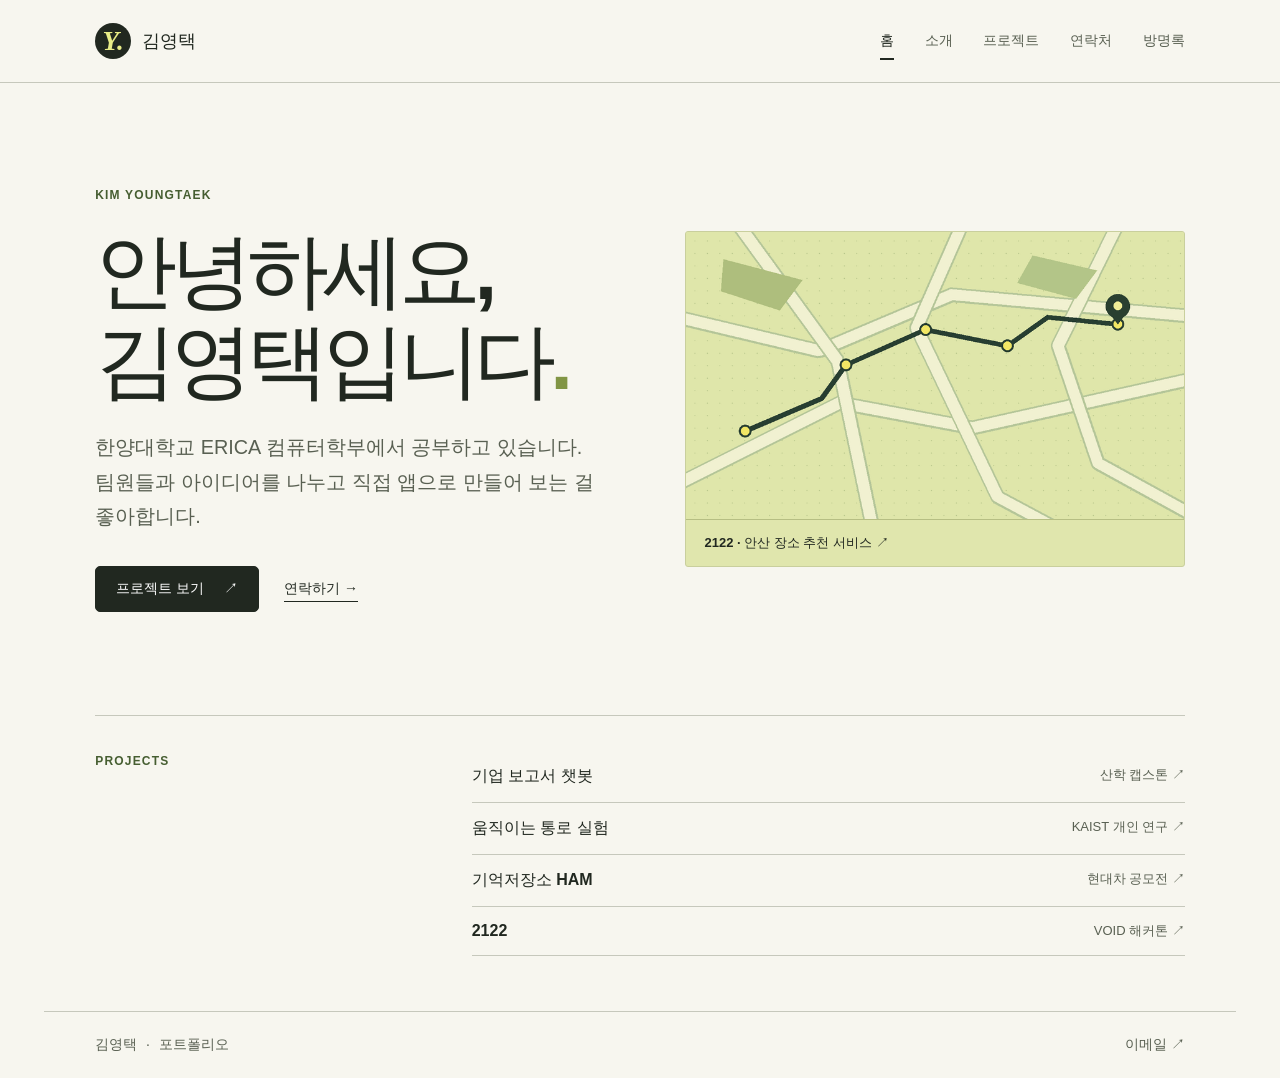
==== site/index.html @ 405e8eed "Build and verify the multipage AWS portfolio and guestbook" ====
<!doctype html>
<html lang="ko"><head><meta charset="utf-8"><meta name="viewport" content="width=device-width,initial-scale=1"><meta name="theme-color" content="#f7f6ef"><title>홈 · 김영택</title><link rel="stylesheet" href="style.css"></head>
<body><a class="skip" href="#main">본문으로</a><header><div class="bar"><a href="index.html" class="brand"><b aria-hidden="true">Y.</b> 김영택</a><nav aria-label="주 메뉴"><a href="index.html" aria-current="page">홈</a><a href="about.html">소개</a><a href="projects.html">프로젝트</a><a href="contact.html">연락처</a><a href="guestbook.html">방명록</a></nav></div></header><main id="main"><section class="hero"><div class="hero-copy"><p class="eyebrow">KIM YOUNGTAEK</p><h1>안녕하세요,<br>김영택입니다<span class="dot">.</span></h1><p class="lede">한양대학교 ERICA 컴퓨터학부에서 공부하고 있습니다.<br class="wide"> 팀원들과 아이디어를 나누고 직접 앱으로 만들어 보는 걸 좋아합니다.</p><div class="actions"><a class="button" href="projects.html">프로젝트 보기 <span>↗</span></a><a class="text-link" href="contact.html">연락하기 →</a></div></div><a href="project.html?id=2122" class="hero-art"><img src="art/2122.png" width="800" height="460" alt="장소 사이의 이동 경로를 그린 개념도"><span>2122 · 안산 장소 추천 서비스 ↗</span></a></section><section class="index-strip"><p class="eyebrow">PROJECTS</p><div><a href="project.html?id=capstone">기업 보고서 챗봇 <span>산학 캡스톤 ↗</span></a><a href="project.html?id=kaist">움직이는 통로 실험 <span>KAIST 개인 연구 ↗</span></a><a href="project.html?id=ham">기억저장소 HAM <span>현대차 공모전 ↗</span></a><a href="project.html?id=2122">2122 <span>VOID 해커톤 ↗</span></a></div></section></main><footer><div>김영택 <span>·</span> 포트폴리오</div><a href="mailto:dudxor789456@naver.com">이메일 ↗</a></footer></body></html>
---- site/style.css ----
:root{--bg:#f7f6ef;--ink:#212820;--line:#c6c8bc;--accent:#465e31;--paper:#fffef7;--muted:#596052;font-family:"Malgun Gothic","Apple SD Gothic Neo",sans-serif;color:var(--ink);background:var(--bg);font-synthesis:none}
*{box-sizing:border-box}
body{margin:0;word-break:keep-all}
a{color:inherit;text-decoration:none}
button,input,textarea{font:inherit}
button,a{touch-action:manipulation}
button{cursor:pointer}
a:focus-visible,button:focus-visible,input:focus,textarea:focus{outline:3px solid #547d77;outline-offset:3px}
button[disabled]{opacity:.6;cursor:wait}
[hidden]{display:none!important}
.skip{position:absolute;left:8px;top:-70px;background:white;padding:8px;z-index:5}
.skip:focus{top:8px}
.bar,main,footer{max-width:1192px;margin:auto;padding-inline:clamp(20px,4vw,55px)}
header{border-bottom:1px solid var(--line)}
.bar{min-height:82px;display:flex;align-items:center;justify-content:space-between;gap:28px}
.brand{display:flex;align-items:center;gap:11px;font-size:18px;font-weight:750}
.brand b{width:36px;height:36px;background:var(--ink);color:#e9ed87;display:grid;place-items:center;font:italic 800 27px Georgia,serif;border-radius:50%}
.bar nav{display:flex;gap:clamp(12px,2.4vw,34px)}
.bar nav a{font-size:14px;padding:10px 0;color:var(--muted)}
.bar nav a[aria-current]{color:var(--ink);font-weight:750;box-shadow:inset 0 -2px var(--ink)}
.hero{display:grid;grid-template-columns:1.05fr 1fr;gap:clamp(30px,5vw,70px);align-items:center;padding-block:clamp(62px,8vw,104px)}
.eyebrow,.meta{font-weight:650;letter-spacing:.1em;color:var(--accent);font-size:12px;margin:0 0 20px}
.hero h1,.page h1{font-size:clamp(48px,6.4vw,86px);letter-spacing:-.075em;line-height:1.1;margin:0 0 24px;font-weight:740}
.dot{color:#819544}
.lede{font-size:clamp(17px,1.55vw,21px);line-height:1.75;color:var(--muted)}
.actions{display:flex;gap:25px;align-items:center;margin-top:32px}
.button,button:not(.text-link){display:inline-flex;align-items:center;justify-content:center;gap:20px;padding:13px 20px;border:1px solid var(--ink);border-radius:5px;background:var(--ink);color:white;font-weight:650;font-size:14px}
.button:hover,button:not(.text-link):hover{background:#394336}
.text-link,.more{font-size:14px;font-weight:700;border:none;border-bottom:1px solid var(--ink);background:transparent;padding:3px 0}
.hero-art{background:#e0e6ad;border:1px solid #c9cf9d;overflow:hidden;border-radius:3px}
.hero-art img,.poster img,.detail-art img{display:block;width:100%;height:auto}
.hero-art span{display:block;padding:14px 19px;border-top:1px solid #b6be83;font-size:13px;font-weight:650}
.index-strip{border-top:1px solid var(--line);display:grid;grid-template-columns:1fr 2fr;padding-block:35px 55px;gap:20px}
.index-strip a{display:flex;justify-content:space-between;gap:16px;padding:15px 0;border-bottom:1px solid var(--line);font-weight:650}
.index-strip span{font-size:13px;color:var(--muted);font-weight:400}
.page{padding-block:clamp(46px,6vw,78px) 70px;min-height:66vh}
.page h1{font-size:clamp(44px,5.5vw,68px)}
h2{font-size:clamp(21px,2.4vw,31px);letter-spacing:-.04em}
p{line-height:1.7}
.cards{display:grid;grid-template-columns:1fr 1fr;gap:35px 28px;margin-top:40px}
.card{background:var(--paper);border:1px solid var(--line);border-radius:3px;overflow:hidden}
.poster{display:block}
.card-body{padding:22px 24px 26px}
.card-body .meta{margin-bottom:6px}
.card-body h2{margin:0}
.card-body p{color:var(--muted)}
.card-body .role{font-size:13px;margin-bottom:18px}
.more{display:inline-block}
.detail-layout,.about-grid,.book-grid{display:grid;grid-template-columns:1fr 1fr;gap:clamp(25px,5vw,65px);margin-top:40px}
.detail-copy h2{font-size:19px;margin:22px 0 5px}
.detail-copy h2:first-child{margin-top:0}
.detail-copy p{margin:0}
.project-nav,footer{display:flex;justify-content:space-between;align-items:center;border-top:1px solid var(--line);padding-block:24px;font-size:14px}
.project-nav{margin-top:45px}
.project-nav span{color:#777c70}
footer{color:var(--muted)}
footer span{margin-inline:5px}
.about-grid h2,.book-grid h2{margin-top:0}
.facts{margin:0}
.facts div{display:flex;justify-content:space-between;padding:22px 3px;border-top:1px solid var(--line)}
.facts dt{color:var(--muted)}
.facts dd{margin:0;font-weight:bold}
.contact,.write-panel{padding:clamp(22px,4vw,42px);background:#e9ecd8;border:1px solid var(--line);border-radius:4px}
.email{font-size:clamp(22px,4vw,46px);font-weight:bold;overflow-wrap:anywhere;display:inline-block;margin:8px 0 32px}
.book-grid{grid-template-columns:.8fr 1.2fr;align-items:start}
.write-panel label{display:block;font-weight:650;margin:16px 0 6px}
.write-panel small{font-weight:normal;color:var(--muted)}
input,textarea{display:block;width:100%;border:1px solid #7b826f;padding:10px;background:#fffef7;border-radius:3px}
textarea{resize:vertical;margin-bottom:14px}
.entries article{padding:18px 0;border-top:1px solid var(--line)}
.entries time{font-size:12px;color:var(--muted);margin-left:12px}
.entries article p{white-space:pre-wrap;overflow-wrap:anywhere}
.entries article button{font-size:12px;padding:5px 12px}
.entries h2{margin-bottom:20px}
.entries #more,.entries #retry{margin-top:14px}
.write-panel p:last-child:empty{display:none}
@media(max-width:760px){.bar{flex-wrap:wrap;gap:2px;align-items:center;padding-block:12px}
.bar nav{flex-wrap:wrap;gap:16px}
.hero,.detail-layout,.about-grid,.book-grid{grid-template-columns:1fr}
.hero{padding-block:50px 35px}
.wide{display:none}
.index-strip{grid-template-columns:1fr;gap:0}
.index-strip .eyebrow{margin:0}
.cards{grid-template-columns:1fr}
.page{padding-block:40px}
.hero-art{max-width:560px}
.card-body{padding:18px}
.detail-art{max-width:550px}
}
@media(max-width:440px){.bar nav{width:100%;justify-content:space-between;gap:8px}
.bar nav a{font-size:13px}
.bar{gap:6px}
.hero h1{font-size:49px}
.index-strip span{font-size:11px}
.brand{font-size:16px}
.hero .lede{font-size:16px}
}
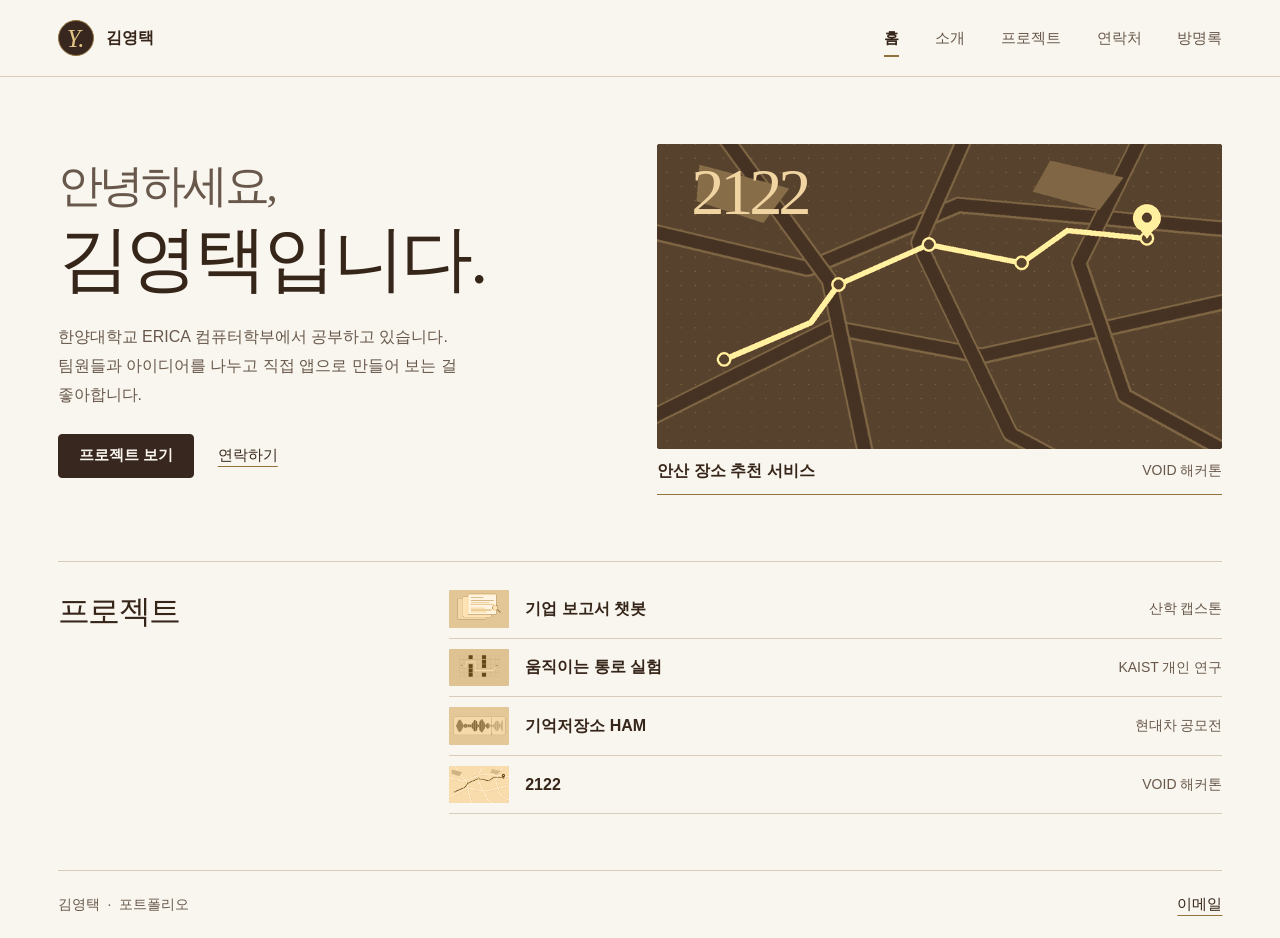
==== commit e6888260: "Refine portfolio typography and navigation in brown and gold" ====
--- a/site/index.html
+++ b/site/index.html
@@ -1,3 +1,51 @@
 <!doctype html>
-<html lang="ko"><head><meta charset="utf-8"><meta name="viewport" content="width=device-width,initial-scale=1"><meta name="theme-color" content="#f7f6ef"><title>홈 · 김영택</title><link rel="stylesheet" href="style.css"></head>
-<body><a class="skip" href="#main">본문으로</a><header><div class="bar"><a href="index.html" class="brand"><b aria-hidden="true">Y.</b> 김영택</a><nav aria-label="주 메뉴"><a href="index.html" aria-current="page">홈</a><a href="about.html">소개</a><a href="projects.html">프로젝트</a><a href="contact.html">연락처</a><a href="guestbook.html">방명록</a></nav></div></header><main id="main"><section class="hero"><div class="hero-copy"><p class="eyebrow">KIM YOUNGTAEK</p><h1>안녕하세요,<br>김영택입니다<span class="dot">.</span></h1><p class="lede">한양대학교 ERICA 컴퓨터학부에서 공부하고 있습니다.<br class="wide"> 팀원들과 아이디어를 나누고 직접 앱으로 만들어 보는 걸 좋아합니다.</p><div class="actions"><a class="button" href="projects.html">프로젝트 보기 <span>↗</span></a><a class="text-link" href="contact.html">연락하기 →</a></div></div><a href="project.html?id=2122" class="hero-art"><img src="art/2122.png" width="800" height="460" alt="장소 사이의 이동 경로를 그린 개념도"><span>2122 · 안산 장소 추천 서비스 ↗</span></a></section><section class="index-strip"><p class="eyebrow">PROJECTS</p><div><a href="project.html?id=capstone">기업 보고서 챗봇 <span>산학 캡스톤 ↗</span></a><a href="project.html?id=kaist">움직이는 통로 실험 <span>KAIST 개인 연구 ↗</span></a><a href="project.html?id=ham">기억저장소 HAM <span>현대차 공모전 ↗</span></a><a href="project.html?id=2122">2122 <span>VOID 해커톤 ↗</span></a></div></section></main><footer><div>김영택 <span>·</span> 포트폴리오</div><a href="mailto:dudxor789456@naver.com">이메일 ↗</a></footer></body></html>
+<html lang="ko">
+<head>
+  <meta charset="utf-8">
+  <meta name="viewport" content="width=device-width,initial-scale=1">
+  <meta name="theme-color" content="#f9f6ef">
+  <title>홈 · 김영택</title>
+  <link rel="stylesheet" href="style.css">
+</head>
+<body>
+  <a class="skip" href="#main">본문으로</a>
+  <header>
+    <div class="bar">
+      <a href="index.html" class="brand"><b aria-hidden="true">Y.</b> 김영택</a>
+      <nav aria-label="주 메뉴">
+        <a href="index.html" aria-current="page">홈</a>
+        <a href="about.html">소개</a>
+        <a href="projects.html">프로젝트</a>
+        <a href="contact.html">연락처</a>
+        <a href="guestbook.html">방명록</a>
+      </nav>
+    </div>
+  </header>
+  <main id="main">
+    <section class="hero" aria-labelledby="intro-title">
+      <div class="hero-copy">
+        <h1 id="intro-title"><span class="greeting">안녕하세요,</span>김영택입니다.</h1>
+        <p class="lede">한양대학교 ERICA 컴퓨터학부에서 공부하고 있습니다. 팀원들과 아이디어를 나누고 직접 앱으로 만들어 보는 걸 좋아합니다.</p>
+        <div class="actions"><a class="button" href="projects.html">프로젝트 보기</a><a class="text-link" href="contact.html">연락하기</a></div>
+      </div>
+      <a class="featured" href="project.html?id=2122" aria-label="2122 안산 장소 추천 서비스 자세히 보기">
+        <div class="map-cover">
+          <img src="art/2122.png" alt="" width="800" height="460">
+          <span class="map-title">2122</span>
+        </div>
+        <div class="feature-caption"><strong>안산 장소 추천 서비스</strong><span>VOID 해커톤</span></div>
+      </a>
+    </section>
+    <section class="index-strip" aria-labelledby="projects-title">
+      <h2 id="projects-title">프로젝트</h2>
+      <ul class="project-index">
+        <li><a href="project.html?id=capstone"><span class="index-art"><img src="art/capstone.png" width="800" height="460" alt="" loading="lazy"></span><strong>기업 보고서 챗봇</strong><span class="context">산학 캡스톤</span></a></li>
+        <li><a href="project.html?id=kaist"><span class="index-art"><img src="art/kaist.png" width="800" height="460" alt="" loading="lazy"></span><strong>움직이는 통로 실험</strong><span class="context">KAIST 개인 연구</span></a></li>
+        <li><a href="project.html?id=ham"><span class="index-art"><img src="art/ham.png" width="800" height="460" alt="" loading="lazy"></span><strong>기억저장소 HAM</strong><span class="context">현대차 공모전</span></a></li>
+        <li><a href="project.html?id=2122"><span class="index-art"><img src="art/2122.png" width="800" height="460" alt="" loading="lazy"></span><strong>2122</strong><span class="context">VOID 해커톤</span></a></li>
+      </ul>
+    </section>
+  </main>
+  <footer><div>김영택 <span>·</span> 포트폴리오</div><a href="mailto:dudxor789456@naver.com">이메일</a></footer>
+</body>
+</html>
--- a/site/style.css
+++ b/site/style.css
@@ -1,97 +1,187 @@
-:root{--bg:#f7f6ef;--ink:#212820;--line:#c6c8bc;--accent:#465e31;--paper:#fffef7;--muted:#596052;font-family:"Malgun Gothic","Apple SD Gothic Neo",sans-serif;color:var(--ink);background:var(--bg);font-synthesis:none}
-*{box-sizing:border-box}
-body{margin:0;word-break:keep-all}
-a{color:inherit;text-decoration:none}
-button,input,textarea{font:inherit}
-button,a{touch-action:manipulation}
-button{cursor:pointer}
-a:focus-visible,button:focus-visible,input:focus,textarea:focus{outline:3px solid #547d77;outline-offset:3px}
-button[disabled]{opacity:.6;cursor:wait}
-[hidden]{display:none!important}
-.skip{position:absolute;left:8px;top:-70px;background:white;padding:8px;z-index:5}
-.skip:focus{top:8px}
-.bar,main,footer{max-width:1192px;margin:auto;padding-inline:clamp(20px,4vw,55px)}
-header{border-bottom:1px solid var(--line)}
-.bar{min-height:82px;display:flex;align-items:center;justify-content:space-between;gap:28px}
-.brand{display:flex;align-items:center;gap:11px;font-size:18px;font-weight:750}
-.brand b{width:36px;height:36px;background:var(--ink);color:#e9ed87;display:grid;place-items:center;font:italic 800 27px Georgia,serif;border-radius:50%}
-.bar nav{display:flex;gap:clamp(12px,2.4vw,34px)}
-.bar nav a{font-size:14px;padding:10px 0;color:var(--muted)}
-.bar nav a[aria-current]{color:var(--ink);font-weight:750;box-shadow:inset 0 -2px var(--ink)}
-.hero{display:grid;grid-template-columns:1.05fr 1fr;gap:clamp(30px,5vw,70px);align-items:center;padding-block:clamp(62px,8vw,104px)}
-.eyebrow,.meta{font-weight:650;letter-spacing:.1em;color:var(--accent);font-size:12px;margin:0 0 20px}
-.hero h1,.page h1{font-size:clamp(48px,6.4vw,86px);letter-spacing:-.075em;line-height:1.1;margin:0 0 24px;font-weight:740}
-.dot{color:#819544}
-.lede{font-size:clamp(17px,1.55vw,21px);line-height:1.75;color:var(--muted)}
-.actions{display:flex;gap:25px;align-items:center;margin-top:32px}
-.button,button:not(.text-link){display:inline-flex;align-items:center;justify-content:center;gap:20px;padding:13px 20px;border:1px solid var(--ink);border-radius:5px;background:var(--ink);color:white;font-weight:650;font-size:14px}
-.button:hover,button:not(.text-link):hover{background:#394336}
-.text-link,.more{font-size:14px;font-weight:700;border:none;border-bottom:1px solid var(--ink);background:transparent;padding:3px 0}
-.hero-art{background:#e0e6ad;border:1px solid #c9cf9d;overflow:hidden;border-radius:3px}
-.hero-art img,.poster img,.detail-art img{display:block;width:100%;height:auto}
-.hero-art span{display:block;padding:14px 19px;border-top:1px solid #b6be83;font-size:13px;font-weight:650}
-.index-strip{border-top:1px solid var(--line);display:grid;grid-template-columns:1fr 2fr;padding-block:35px 55px;gap:20px}
-.index-strip a{display:flex;justify-content:space-between;gap:16px;padding:15px 0;border-bottom:1px solid var(--line);font-weight:650}
-.index-strip span{font-size:13px;color:var(--muted);font-weight:400}
-.page{padding-block:clamp(46px,6vw,78px) 70px;min-height:66vh}
-.page h1{font-size:clamp(44px,5.5vw,68px)}
-h2{font-size:clamp(21px,2.4vw,31px);letter-spacing:-.04em}
-p{line-height:1.7}
-.cards{display:grid;grid-template-columns:1fr 1fr;gap:35px 28px;margin-top:40px}
-.card{background:var(--paper);border:1px solid var(--line);border-radius:3px;overflow:hidden}
-.poster{display:block}
-.card-body{padding:22px 24px 26px}
-.card-body .meta{margin-bottom:6px}
-.card-body h2{margin:0}
-.card-body p{color:var(--muted)}
-.card-body .role{font-size:13px;margin-bottom:18px}
-.more{display:inline-block}
-.detail-layout,.about-grid,.book-grid{display:grid;grid-template-columns:1fr 1fr;gap:clamp(25px,5vw,65px);margin-top:40px}
-.detail-copy h2{font-size:19px;margin:22px 0 5px}
-.detail-copy h2:first-child{margin-top:0}
-.detail-copy p{margin:0}
-.project-nav,footer{display:flex;justify-content:space-between;align-items:center;border-top:1px solid var(--line);padding-block:24px;font-size:14px}
-.project-nav{margin-top:45px}
-.project-nav span{color:#777c70}
-footer{color:var(--muted)}
-footer span{margin-inline:5px}
-.about-grid h2,.book-grid h2{margin-top:0}
-.facts{margin:0}
-.facts div{display:flex;justify-content:space-between;padding:22px 3px;border-top:1px solid var(--line)}
-.facts dt{color:var(--muted)}
-.facts dd{margin:0;font-weight:bold}
-.contact,.write-panel{padding:clamp(22px,4vw,42px);background:#e9ecd8;border:1px solid var(--line);border-radius:4px}
-.email{font-size:clamp(22px,4vw,46px);font-weight:bold;overflow-wrap:anywhere;display:inline-block;margin:8px 0 32px}
-.book-grid{grid-template-columns:.8fr 1.2fr;align-items:start}
-.write-panel label{display:block;font-weight:650;margin:16px 0 6px}
-.write-panel small{font-weight:normal;color:var(--muted)}
-input,textarea{display:block;width:100%;border:1px solid #7b826f;padding:10px;background:#fffef7;border-radius:3px}
-textarea{resize:vertical;margin-bottom:14px}
-.entries article{padding:18px 0;border-top:1px solid var(--line)}
-.entries time{font-size:12px;color:var(--muted);margin-left:12px}
-.entries article p{white-space:pre-wrap;overflow-wrap:anywhere}
-.entries article button{font-size:12px;padding:5px 12px}
-.entries h2{margin-bottom:20px}
-.entries #more,.entries #retry{margin-top:14px}
-.write-panel p:last-child:empty{display:none}
-@media(max-width:760px){.bar{flex-wrap:wrap;gap:2px;align-items:center;padding-block:12px}
-.bar nav{flex-wrap:wrap;gap:16px}
-.hero,.detail-layout,.about-grid,.book-grid{grid-template-columns:1fr}
-.hero{padding-block:50px 35px}
-.wide{display:none}
-.index-strip{grid-template-columns:1fr;gap:0}
-.index-strip .eyebrow{margin:0}
-.cards{grid-template-columns:1fr}
-.page{padding-block:40px}
-.hero-art{max-width:560px}
-.card-body{padding:18px}
-.detail-art{max-width:550px}
+:root {
+  --paper: #f9f6ef;
+  --surface: #f0e9dc;
+  --ink: #362519;
+  --muted: #68584b;
+  --rule: #d8cdba;
+  --gold: #92713c;
+  --light-gold: #e4c588;
+  --espresso: #38271e;
+  --serif: "Iowan Old Style", Georgia, "Nanum Myeongjo", "Batang", "AppleMyungjo", serif;
+  font-family: "Apple SD Gothic Neo", "Malgun Gothic", sans-serif;
+  color: var(--ink);
+  background: var(--paper);
 }
-@media(max-width:440px){.bar nav{width:100%;justify-content:space-between;gap:8px}
-.bar nav a{font-size:13px}
-.bar{gap:6px}
-.hero h1{font-size:49px}
-.index-strip span{font-size:11px}
-.brand{font-size:16px}
-.hero .lede{font-size:16px}
+
+* { box-sizing: border-box; }
+body { margin: 0; min-height: 100vh; display: flex; flex-direction: column; word-break: keep-all; }
+a { color: inherit; text-decoration: none; }
+button, input, textarea { font: inherit; }
+button, a { touch-action: manipulation; }
+button { cursor: pointer; }
+:focus-visible { outline: 3px solid var(--gold); outline-offset: 4px; }
+button:disabled { opacity: .65; cursor: wait; }
+[hidden] { display: none !important; }
+.skip { position: absolute; left: 8px; top: -80px; background: white; padding: 12px; z-index: 5; }
+.skip:focus { top: 8px; }
+
+.bar, main, footer {
+  width: min(100% - clamp(40px, 9vw, 144px), 1184px);
+  margin-inline: auto;
 }
+header { border-bottom: 1px solid var(--rule); }
+.bar, .bar nav, .brand, footer, .actions, .feature-caption {
+  display: flex;
+  align-items: center;
+}
+.bar, footer, .feature-caption { justify-content: space-between; }
+.bar { min-height: 76px; gap: 24px; }
+.brand { font-size: 1rem; font-weight: 600; gap: 12px; white-space: nowrap; }
+.brand b {
+  width: 36px; height: 36px; display: grid; place-items: center;
+  border: 1px solid var(--gold); border-radius: 50%;
+  background: var(--espresso); color: var(--light-gold);
+  font: italic 500 25px/1 Georgia, serif;
+}
+.bar nav { gap: clamp(16px, 2.8vw, 40px); }
+.bar nav a { display: grid; align-items: center; min-height: 44px; position: relative; color: var(--muted); font-size: .9375rem; }
+.bar nav [aria-current] { color: var(--ink); font-weight: 600; }
+.bar nav [aria-current]::after {
+  content: ""; position: absolute; inset: auto 0 3px; height: 2px; background: var(--gold);
+}
+
+main { flex: 1; }
+h1, h2, p { margin: 0; }
+h1, h2 { overflow-wrap: break-word; }
+p { line-height: 1.75; }
+.hero {
+  display: grid; grid-template-columns: 1fr 1.08fr; align-items: center;
+  gap: clamp(32px, 6vw, 88px); padding-block: clamp(48px, 5.2vw, 76px);
+}
+.hero h1, .page h1, .index-strip h2 {
+  font-family: var(--serif); font-weight: 500; letter-spacing: -.045em;
+}
+.hero h1 { font-size: clamp(3.1rem, 5.6vw, 5.4rem); line-height: 1.12; }
+.greeting { display: block; font-size: .63em; margin-bottom: 8px; color: var(--muted); }
+.lede { font-size: clamp(1rem, 1.25vw, 1.2rem); line-height: 1.8; color: var(--muted); }
+.hero .lede { max-width: 27em; margin-block: 24px; }
+.actions { gap: 24px; flex-wrap: wrap; }
+.button, button:not(.text-link) {
+  display: inline-flex; justify-content: center; align-items: center; min-height: 44px;
+  padding: 10px 20px; color: var(--paper); background: var(--espresso);
+  border: 1px solid var(--espresso); border-radius: 4px; font-size: .9375rem; font-weight: 600;
+}
+.text-link, .more, footer a {
+  color: var(--ink); font-size: .9375rem; background: transparent; border: 0;
+  text-decoration: underline; text-decoration-color: var(--gold); text-underline-offset: 6px;
+}
+.text-link, .more { display: inline-flex; align-items: center; min-height: 44px; }
+.featured { display: block; min-width: 0; }
+.map-cover {
+  isolation: isolate; position: relative; overflow: hidden; background: #332218;
+  border-radius: 3px; aspect-ratio: 1.85;
+}
+.map-cover img, .index-art img, .poster img, .detail-art img {
+  display: block; width: 100%; height: 100%; object-fit: cover;
+}
+.map-cover img {
+  filter: grayscale(1) invert(1) sepia(1) saturate(1.7);
+  mix-blend-mode: screen;
+}
+.map-title {
+  position: absolute; left: 6%; top: 5%; color: #f0d4a1;
+  font: 500 clamp(2.8rem, 5.2vw, 5.5rem)/.98 Georgia, serif; letter-spacing: -.065em;
+}
+.feature-caption { gap: 12px; padding: 12px 0; border-bottom: 1px solid var(--gold); }
+.feature-caption strong { font-size: 1rem; font-weight: 600; }
+.feature-caption span, .context, .meta, .eyebrow { font-size: .875rem; color: var(--muted); }
+.index-strip { display: grid; grid-template-columns: 1fr 2.15fr; gap: 32px; padding: 28px 0 56px; border-top: 1px solid var(--rule); }
+.index-strip h2 { font-size: clamp(1.75rem, 2.5vw, 2.5rem); }
+.project-index { margin: 0; padding: 0; list-style: none; }
+.project-index a {
+  display: grid; grid-template-columns: 60px 1fr auto; align-items: center; gap: 16px;
+  padding-block: 10px; border-bottom: 1px solid var(--rule);
+}
+.project-index li:first-child a { padding-top: 0; }
+.project-index strong { font-weight: 600; }
+.index-art, .poster, .detail-art { background: #cdb080; overflow: hidden; }
+.index-art { display: block; width: 60px; aspect-ratio: 1.6; border-radius: 2px; }
+.index-art img, .poster img, .detail-art img { filter: grayscale(1); mix-blend-mode: luminosity; }
+.context { text-align: right; }
+.page { padding: clamp(40px, 5vw, 72px) 0 clamp(56px, 7vw, 100px); }
+.page h1 { font-size: clamp(2.5rem, 4.8vw, 4.3rem); line-height: 1.15; }
+.page h2 { font-size: clamp(1.3rem, 2vw, 1.75rem); line-height: 1.4; font-weight: 600; letter-spacing: -.035em; }
+.eyebrow { margin-bottom: 12px; }
+.page > .lede { margin-top: 20px; }
+.cards { display: grid; grid-template-columns: repeat(2, minmax(0, 1fr)); gap: 44px 32px; margin-top: 32px; }
+.card { display: flex; flex-direction: column; min-width: 0; border-bottom: 1px solid var(--rule); }
+.poster { display: block; width: 100%; aspect-ratio: 2.35; border-radius: 3px; }
+.card-body { padding: 18px 0 14px; display: flex; flex-direction: column; align-items: start; flex: 1; }
+.meta { margin-bottom: 4px; color: var(--muted); }
+.card-body h2 { margin-bottom: 8px; }
+.card-body p:not(.meta), .detail-copy p, .about-grid p { color: var(--muted); }
+.card-body .role { margin: 6px 0 10px; font-size: .9375rem; }
+.more { margin-top: auto; }
+
+.detail-layout, .about-grid, .book-grid {
+  display: grid; grid-template-columns: repeat(2, minmax(0, 1fr));
+  gap: clamp(24px, 6vw, 80px); margin-top: 36px; align-items: start;
+}
+.detail-art { aspect-ratio: 800/460; border-radius: 3px; }
+.detail-copy h2 { font-size: 1.125rem; margin-bottom: 6px; }
+.detail-copy p + h2 { margin-top: 24px; }
+.project-nav { display: flex; justify-content: space-between; margin-top: 40px; border-top: 1px solid var(--rule); }
+.project-nav > * { display: inline-flex; align-items: center; min-height: 52px; }
+.project-nav [aria-disabled] { color: var(--muted); opacity: .72; }
+.about-grid h2 { margin-bottom: 12px; }
+.about-grid p + p { margin-top: 12px; }
+.about-grid .text-link { margin-top: 16px; }
+.facts { margin: 0; }
+.facts div { display: flex; justify-content: space-between; gap: 24px; padding: 16px 0; border-top: 1px solid var(--rule); }
+.facts dt { color: var(--muted); }
+.facts dd { margin: 0; font-weight: 600; font-variant-numeric: tabular-nums; }
+.contact, .write-panel { background: var(--surface); padding: clamp(24px, 3.6vw, 48px); border-top: 2px solid var(--gold); }
+.contact { margin-top: 32px; }
+.email { display: inline-block; font: 500 clamp(1.5rem, 4.25vw, 3.6rem)/1.3 Georgia, serif; letter-spacing: -.035em; margin: 12px 0 28px; overflow-wrap: anywhere; }
+.book-grid { grid-template-columns: minmax(0, 4fr) minmax(0, 5fr); }
+#login-hint, #list-status { color: var(--muted); margin: 12px 0 16px; }
+.write-panel label { display: block; font-weight: 600; margin: 16px 0 6px; }
+.write-panel small { font-weight: 400; color: var(--muted); }
+input, textarea { display: block; width: 100%; background: var(--paper); color: var(--ink); border: 1px solid #917d67; border-radius: 3px; padding: 12px; }
+textarea { resize: vertical; margin-bottom: 16px; }
+.entries article { padding: 16px 0; border-top: 1px solid var(--rule); }
+.entries time { font-size: .875rem; color: var(--muted); margin-left: 12px; }
+.entries article p { white-space: pre-wrap; overflow-wrap: anywhere; }
+.entries article button { margin-top: 8px; }
+.entries h2 { padding-bottom: 12px; }
+#form-status:not(:empty) { margin-top: 12px; }
+footer { border-top: 1px solid var(--rule); padding-block: 24px; font-size: .875rem; color: var(--muted); }
+footer span { margin-inline: 4px; }
+@media (hover: hover) {
+  .bar nav a:hover, .text-link:hover, .more:hover, footer a:hover, .project-nav a:hover { color: #785222; }
+  .button:hover, button:not(.text-link):hover { background: #503727; }
+  .project-index a:hover strong, .featured:hover strong, .card a:hover { text-decoration: underline; text-underline-offset: 4px; }
+}
+@media (max-width: 760px) {
+  .bar { min-height: 64px; }
+  .hero, .detail-layout, .about-grid, .book-grid { grid-template-columns: minmax(0, 1fr); }
+  .hero { gap: 28px; padding-block: 40px 32px; }
+  .hero h1 { font-size: clamp(2.8rem, 7.2vw, 3.8rem); }
+  .hero .lede { margin-block: 16px 20px; }
+  .map-cover { aspect-ratio: 2.15; }
+  .index-strip { grid-template-columns: 1fr; gap: 16px; padding-block: 24px 40px; }
+  .cards { gap: 28px 20px; }
+}
+@media (max-width: 520px) {
+  .bar { flex-wrap: wrap; gap: 0; padding-top: 8px; }
+  .brand { min-height: 40px; }
+  .brand b { width: 32px; height: 32px; font-size: 23px; }
+  .bar nav { width: 100%; justify-content: space-between; gap: 8px; }
+  .bar nav a { font-size: .875rem; }
+  .cards { grid-template-columns: 1fr; }
+  .project-index a { grid-template-columns: 48px 1fr; gap: 2px 12px; padding-block: 8px; }
+  .index-art { grid-row: span 2; width: 48px; aspect-ratio: 1.2; }
+  .context { grid-column: 2; text-align: left; }
+  .feature-caption { padding-block: 10px; }
+  .contact { padding: 20px; }
+}
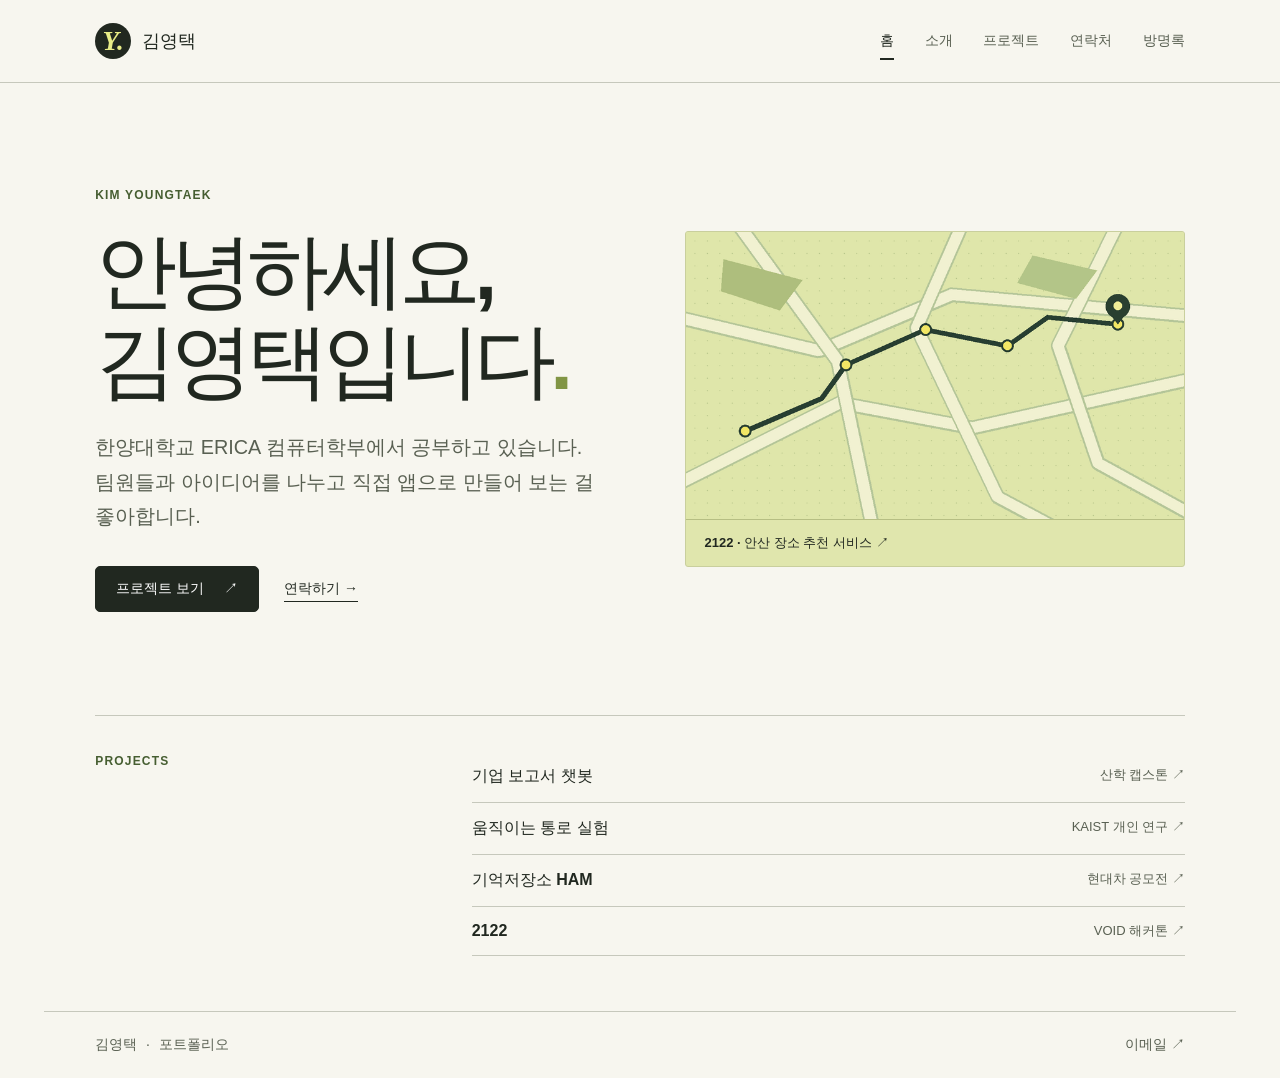
==== commit a48067be: "Revert "Refine portfolio typography and navigation in brown and gold" This reverts commit e68882608c" ====
--- a/site/index.html
+++ b/site/index.html
@@ -1,51 +1,3 @@
 <!doctype html>
-<html lang="ko">
-<head>
-  <meta charset="utf-8">
-  <meta name="viewport" content="width=device-width,initial-scale=1">
-  <meta name="theme-color" content="#f9f6ef">
-  <title>홈 · 김영택</title>
-  <link rel="stylesheet" href="style.css">
-</head>
-<body>
-  <a class="skip" href="#main">본문으로</a>
-  <header>
-    <div class="bar">
-      <a href="index.html" class="brand"><b aria-hidden="true">Y.</b> 김영택</a>
-      <nav aria-label="주 메뉴">
-        <a href="index.html" aria-current="page">홈</a>
-        <a href="about.html">소개</a>
-        <a href="projects.html">프로젝트</a>
-        <a href="contact.html">연락처</a>
-        <a href="guestbook.html">방명록</a>
-      </nav>
-    </div>
-  </header>
-  <main id="main">
-    <section class="hero" aria-labelledby="intro-title">
-      <div class="hero-copy">
-        <h1 id="intro-title"><span class="greeting">안녕하세요,</span>김영택입니다.</h1>
-        <p class="lede">한양대학교 ERICA 컴퓨터학부에서 공부하고 있습니다. 팀원들과 아이디어를 나누고 직접 앱으로 만들어 보는 걸 좋아합니다.</p>
-        <div class="actions"><a class="button" href="projects.html">프로젝트 보기</a><a class="text-link" href="contact.html">연락하기</a></div>
-      </div>
-      <a class="featured" href="project.html?id=2122" aria-label="2122 안산 장소 추천 서비스 자세히 보기">
-        <div class="map-cover">
-          <img src="art/2122.png" alt="" width="800" height="460">
-          <span class="map-title">2122</span>
-        </div>
-        <div class="feature-caption"><strong>안산 장소 추천 서비스</strong><span>VOID 해커톤</span></div>
-      </a>
-    </section>
-    <section class="index-strip" aria-labelledby="projects-title">
-      <h2 id="projects-title">프로젝트</h2>
-      <ul class="project-index">
-        <li><a href="project.html?id=capstone"><span class="index-art"><img src="art/capstone.png" width="800" height="460" alt="" loading="lazy"></span><strong>기업 보고서 챗봇</strong><span class="context">산학 캡스톤</span></a></li>
-        <li><a href="project.html?id=kaist"><span class="index-art"><img src="art/kaist.png" width="800" height="460" alt="" loading="lazy"></span><strong>움직이는 통로 실험</strong><span class="context">KAIST 개인 연구</span></a></li>
-        <li><a href="project.html?id=ham"><span class="index-art"><img src="art/ham.png" width="800" height="460" alt="" loading="lazy"></span><strong>기억저장소 HAM</strong><span class="context">현대차 공모전</span></a></li>
-        <li><a href="project.html?id=2122"><span class="index-art"><img src="art/2122.png" width="800" height="460" alt="" loading="lazy"></span><strong>2122</strong><span class="context">VOID 해커톤</span></a></li>
-      </ul>
-    </section>
-  </main>
-  <footer><div>김영택 <span>·</span> 포트폴리오</div><a href="mailto:dudxor789456@naver.com">이메일</a></footer>
-</body>
-</html>
+<html lang="ko"><head><meta charset="utf-8"><meta name="viewport" content="width=device-width,initial-scale=1"><meta name="theme-color" content="#f7f6ef"><title>홈 · 김영택</title><link rel="stylesheet" href="style.css"></head>
+<body><a class="skip" href="#main">본문으로</a><header><div class="bar"><a href="index.html" class="brand"><b aria-hidden="true">Y.</b> 김영택</a><nav aria-label="주 메뉴"><a href="index.html" aria-current="page">홈</a><a href="about.html">소개</a><a href="projects.html">프로젝트</a><a href="contact.html">연락처</a><a href="guestbook.html">방명록</a></nav></div></header><main id="main"><section class="hero"><div class="hero-copy"><p class="eyebrow">KIM YOUNGTAEK</p><h1>안녕하세요,<br>김영택입니다<span class="dot">.</span></h1><p class="lede">한양대학교 ERICA 컴퓨터학부에서 공부하고 있습니다.<br class="wide"> 팀원들과 아이디어를 나누고 직접 앱으로 만들어 보는 걸 좋아합니다.</p><div class="actions"><a class="button" href="projects.html">프로젝트 보기 <span>↗</span></a><a class="text-link" href="contact.html">연락하기 →</a></div></div><a href="project.html?id=2122" class="hero-art"><img src="art/2122.png" width="800" height="460" alt="장소 사이의 이동 경로를 그린 개념도"><span>2122 · 안산 장소 추천 서비스 ↗</span></a></section><section class="index-strip"><p class="eyebrow">PROJECTS</p><div><a href="project.html?id=capstone">기업 보고서 챗봇 <span>산학 캡스톤 ↗</span></a><a href="project.html?id=kaist">움직이는 통로 실험 <span>KAIST 개인 연구 ↗</span></a><a href="project.html?id=ham">기억저장소 HAM <span>현대차 공모전 ↗</span></a><a href="project.html?id=2122">2122 <span>VOID 해커톤 ↗</span></a></div></section></main><footer><div>김영택 <span>·</span> 포트폴리오</div><a href="mailto:dudxor789456@naver.com">이메일 ↗</a></footer></body></html>
--- a/site/style.css
+++ b/site/style.css
@@ -1,187 +1,97 @@
-:root {
-  --paper: #f9f6ef;
-  --surface: #f0e9dc;
-  --ink: #362519;
-  --muted: #68584b;
-  --rule: #d8cdba;
-  --gold: #92713c;
-  --light-gold: #e4c588;
-  --espresso: #38271e;
-  --serif: "Iowan Old Style", Georgia, "Nanum Myeongjo", "Batang", "AppleMyungjo", serif;
-  font-family: "Apple SD Gothic Neo", "Malgun Gothic", sans-serif;
-  color: var(--ink);
-  background: var(--paper);
+:root{--bg:#f7f6ef;--ink:#212820;--line:#c6c8bc;--accent:#465e31;--paper:#fffef7;--muted:#596052;font-family:"Malgun Gothic","Apple SD Gothic Neo",sans-serif;color:var(--ink);background:var(--bg);font-synthesis:none}
+*{box-sizing:border-box}
+body{margin:0;word-break:keep-all}
+a{color:inherit;text-decoration:none}
+button,input,textarea{font:inherit}
+button,a{touch-action:manipulation}
+button{cursor:pointer}
+a:focus-visible,button:focus-visible,input:focus,textarea:focus{outline:3px solid #547d77;outline-offset:3px}
+button[disabled]{opacity:.6;cursor:wait}
+[hidden]{display:none!important}
+.skip{position:absolute;left:8px;top:-70px;background:white;padding:8px;z-index:5}
+.skip:focus{top:8px}
+.bar,main,footer{max-width:1192px;margin:auto;padding-inline:clamp(20px,4vw,55px)}
+header{border-bottom:1px solid var(--line)}
+.bar{min-height:82px;display:flex;align-items:center;justify-content:space-between;gap:28px}
+.brand{display:flex;align-items:center;gap:11px;font-size:18px;font-weight:750}
+.brand b{width:36px;height:36px;background:var(--ink);color:#e9ed87;display:grid;place-items:center;font:italic 800 27px Georgia,serif;border-radius:50%}
+.bar nav{display:flex;gap:clamp(12px,2.4vw,34px)}
+.bar nav a{font-size:14px;padding:10px 0;color:var(--muted)}
+.bar nav a[aria-current]{color:var(--ink);font-weight:750;box-shadow:inset 0 -2px var(--ink)}
+.hero{display:grid;grid-template-columns:1.05fr 1fr;gap:clamp(30px,5vw,70px);align-items:center;padding-block:clamp(62px,8vw,104px)}
+.eyebrow,.meta{font-weight:650;letter-spacing:.1em;color:var(--accent);font-size:12px;margin:0 0 20px}
+.hero h1,.page h1{font-size:clamp(48px,6.4vw,86px);letter-spacing:-.075em;line-height:1.1;margin:0 0 24px;font-weight:740}
+.dot{color:#819544}
+.lede{font-size:clamp(17px,1.55vw,21px);line-height:1.75;color:var(--muted)}
+.actions{display:flex;gap:25px;align-items:center;margin-top:32px}
+.button,button:not(.text-link){display:inline-flex;align-items:center;justify-content:center;gap:20px;padding:13px 20px;border:1px solid var(--ink);border-radius:5px;background:var(--ink);color:white;font-weight:650;font-size:14px}
+.button:hover,button:not(.text-link):hover{background:#394336}
+.text-link,.more{font-size:14px;font-weight:700;border:none;border-bottom:1px solid var(--ink);background:transparent;padding:3px 0}
+.hero-art{background:#e0e6ad;border:1px solid #c9cf9d;overflow:hidden;border-radius:3px}
+.hero-art img,.poster img,.detail-art img{display:block;width:100%;height:auto}
+.hero-art span{display:block;padding:14px 19px;border-top:1px solid #b6be83;font-size:13px;font-weight:650}
+.index-strip{border-top:1px solid var(--line);display:grid;grid-template-columns:1fr 2fr;padding-block:35px 55px;gap:20px}
+.index-strip a{display:flex;justify-content:space-between;gap:16px;padding:15px 0;border-bottom:1px solid var(--line);font-weight:650}
+.index-strip span{font-size:13px;color:var(--muted);font-weight:400}
+.page{padding-block:clamp(46px,6vw,78px) 70px;min-height:66vh}
+.page h1{font-size:clamp(44px,5.5vw,68px)}
+h2{font-size:clamp(21px,2.4vw,31px);letter-spacing:-.04em}
+p{line-height:1.7}
+.cards{display:grid;grid-template-columns:1fr 1fr;gap:35px 28px;margin-top:40px}
+.card{background:var(--paper);border:1px solid var(--line);border-radius:3px;overflow:hidden}
+.poster{display:block}
+.card-body{padding:22px 24px 26px}
+.card-body .meta{margin-bottom:6px}
+.card-body h2{margin:0}
+.card-body p{color:var(--muted)}
+.card-body .role{font-size:13px;margin-bottom:18px}
+.more{display:inline-block}
+.detail-layout,.about-grid,.book-grid{display:grid;grid-template-columns:1fr 1fr;gap:clamp(25px,5vw,65px);margin-top:40px}
+.detail-copy h2{font-size:19px;margin:22px 0 5px}
+.detail-copy h2:first-child{margin-top:0}
+.detail-copy p{margin:0}
+.project-nav,footer{display:flex;justify-content:space-between;align-items:center;border-top:1px solid var(--line);padding-block:24px;font-size:14px}
+.project-nav{margin-top:45px}
+.project-nav span{color:#777c70}
+footer{color:var(--muted)}
+footer span{margin-inline:5px}
+.about-grid h2,.book-grid h2{margin-top:0}
+.facts{margin:0}
+.facts div{display:flex;justify-content:space-between;padding:22px 3px;border-top:1px solid var(--line)}
+.facts dt{color:var(--muted)}
+.facts dd{margin:0;font-weight:bold}
+.contact,.write-panel{padding:clamp(22px,4vw,42px);background:#e9ecd8;border:1px solid var(--line);border-radius:4px}
+.email{font-size:clamp(22px,4vw,46px);font-weight:bold;overflow-wrap:anywhere;display:inline-block;margin:8px 0 32px}
+.book-grid{grid-template-columns:.8fr 1.2fr;align-items:start}
+.write-panel label{display:block;font-weight:650;margin:16px 0 6px}
+.write-panel small{font-weight:normal;color:var(--muted)}
+input,textarea{display:block;width:100%;border:1px solid #7b826f;padding:10px;background:#fffef7;border-radius:3px}
+textarea{resize:vertical;margin-bottom:14px}
+.entries article{padding:18px 0;border-top:1px solid var(--line)}
+.entries time{font-size:12px;color:var(--muted);margin-left:12px}
+.entries article p{white-space:pre-wrap;overflow-wrap:anywhere}
+.entries article button{font-size:12px;padding:5px 12px}
+.entries h2{margin-bottom:20px}
+.entries #more,.entries #retry{margin-top:14px}
+.write-panel p:last-child:empty{display:none}
+@media(max-width:760px){.bar{flex-wrap:wrap;gap:2px;align-items:center;padding-block:12px}
+.bar nav{flex-wrap:wrap;gap:16px}
+.hero,.detail-layout,.about-grid,.book-grid{grid-template-columns:1fr}
+.hero{padding-block:50px 35px}
+.wide{display:none}
+.index-strip{grid-template-columns:1fr;gap:0}
+.index-strip .eyebrow{margin:0}
+.cards{grid-template-columns:1fr}
+.page{padding-block:40px}
+.hero-art{max-width:560px}
+.card-body{padding:18px}
+.detail-art{max-width:550px}
 }
-
-* { box-sizing: border-box; }
-body { margin: 0; min-height: 100vh; display: flex; flex-direction: column; word-break: keep-all; }
-a { color: inherit; text-decoration: none; }
-button, input, textarea { font: inherit; }
-button, a { touch-action: manipulation; }
-button { cursor: pointer; }
-:focus-visible { outline: 3px solid var(--gold); outline-offset: 4px; }
-button:disabled { opacity: .65; cursor: wait; }
-[hidden] { display: none !important; }
-.skip { position: absolute; left: 8px; top: -80px; background: white; padding: 12px; z-index: 5; }
-.skip:focus { top: 8px; }
-
-.bar, main, footer {
-  width: min(100% - clamp(40px, 9vw, 144px), 1184px);
-  margin-inline: auto;
+@media(max-width:440px){.bar nav{width:100%;justify-content:space-between;gap:8px}
+.bar nav a{font-size:13px}
+.bar{gap:6px}
+.hero h1{font-size:49px}
+.index-strip span{font-size:11px}
+.brand{font-size:16px}
+.hero .lede{font-size:16px}
 }
-header { border-bottom: 1px solid var(--rule); }
-.bar, .bar nav, .brand, footer, .actions, .feature-caption {
-  display: flex;
-  align-items: center;
-}
-.bar, footer, .feature-caption { justify-content: space-between; }
-.bar { min-height: 76px; gap: 24px; }
-.brand { font-size: 1rem; font-weight: 600; gap: 12px; white-space: nowrap; }
-.brand b {
-  width: 36px; height: 36px; display: grid; place-items: center;
-  border: 1px solid var(--gold); border-radius: 50%;
-  background: var(--espresso); color: var(--light-gold);
-  font: italic 500 25px/1 Georgia, serif;
-}
-.bar nav { gap: clamp(16px, 2.8vw, 40px); }
-.bar nav a { display: grid; align-items: center; min-height: 44px; position: relative; color: var(--muted); font-size: .9375rem; }
-.bar nav [aria-current] { color: var(--ink); font-weight: 600; }
-.bar nav [aria-current]::after {
-  content: ""; position: absolute; inset: auto 0 3px; height: 2px; background: var(--gold);
-}
-
-main { flex: 1; }
-h1, h2, p { margin: 0; }
-h1, h2 { overflow-wrap: break-word; }
-p { line-height: 1.75; }
-.hero {
-  display: grid; grid-template-columns: 1fr 1.08fr; align-items: center;
-  gap: clamp(32px, 6vw, 88px); padding-block: clamp(48px, 5.2vw, 76px);
-}
-.hero h1, .page h1, .index-strip h2 {
-  font-family: var(--serif); font-weight: 500; letter-spacing: -.045em;
-}
-.hero h1 { font-size: clamp(3.1rem, 5.6vw, 5.4rem); line-height: 1.12; }
-.greeting { display: block; font-size: .63em; margin-bottom: 8px; color: var(--muted); }
-.lede { font-size: clamp(1rem, 1.25vw, 1.2rem); line-height: 1.8; color: var(--muted); }
-.hero .lede { max-width: 27em; margin-block: 24px; }
-.actions { gap: 24px; flex-wrap: wrap; }
-.button, button:not(.text-link) {
-  display: inline-flex; justify-content: center; align-items: center; min-height: 44px;
-  padding: 10px 20px; color: var(--paper); background: var(--espresso);
-  border: 1px solid var(--espresso); border-radius: 4px; font-size: .9375rem; font-weight: 600;
-}
-.text-link, .more, footer a {
-  color: var(--ink); font-size: .9375rem; background: transparent; border: 0;
-  text-decoration: underline; text-decoration-color: var(--gold); text-underline-offset: 6px;
-}
-.text-link, .more { display: inline-flex; align-items: center; min-height: 44px; }
-.featured { display: block; min-width: 0; }
-.map-cover {
-  isolation: isolate; position: relative; overflow: hidden; background: #332218;
-  border-radius: 3px; aspect-ratio: 1.85;
-}
-.map-cover img, .index-art img, .poster img, .detail-art img {
-  display: block; width: 100%; height: 100%; object-fit: cover;
-}
-.map-cover img {
-  filter: grayscale(1) invert(1) sepia(1) saturate(1.7);
-  mix-blend-mode: screen;
-}
-.map-title {
-  position: absolute; left: 6%; top: 5%; color: #f0d4a1;
-  font: 500 clamp(2.8rem, 5.2vw, 5.5rem)/.98 Georgia, serif; letter-spacing: -.065em;
-}
-.feature-caption { gap: 12px; padding: 12px 0; border-bottom: 1px solid var(--gold); }
-.feature-caption strong { font-size: 1rem; font-weight: 600; }
-.feature-caption span, .context, .meta, .eyebrow { font-size: .875rem; color: var(--muted); }
-.index-strip { display: grid; grid-template-columns: 1fr 2.15fr; gap: 32px; padding: 28px 0 56px; border-top: 1px solid var(--rule); }
-.index-strip h2 { font-size: clamp(1.75rem, 2.5vw, 2.5rem); }
-.project-index { margin: 0; padding: 0; list-style: none; }
-.project-index a {
-  display: grid; grid-template-columns: 60px 1fr auto; align-items: center; gap: 16px;
-  padding-block: 10px; border-bottom: 1px solid var(--rule);
-}
-.project-index li:first-child a { padding-top: 0; }
-.project-index strong { font-weight: 600; }
-.index-art, .poster, .detail-art { background: #cdb080; overflow: hidden; }
-.index-art { display: block; width: 60px; aspect-ratio: 1.6; border-radius: 2px; }
-.index-art img, .poster img, .detail-art img { filter: grayscale(1); mix-blend-mode: luminosity; }
-.context { text-align: right; }
-.page { padding: clamp(40px, 5vw, 72px) 0 clamp(56px, 7vw, 100px); }
-.page h1 { font-size: clamp(2.5rem, 4.8vw, 4.3rem); line-height: 1.15; }
-.page h2 { font-size: clamp(1.3rem, 2vw, 1.75rem); line-height: 1.4; font-weight: 600; letter-spacing: -.035em; }
-.eyebrow { margin-bottom: 12px; }
-.page > .lede { margin-top: 20px; }
-.cards { display: grid; grid-template-columns: repeat(2, minmax(0, 1fr)); gap: 44px 32px; margin-top: 32px; }
-.card { display: flex; flex-direction: column; min-width: 0; border-bottom: 1px solid var(--rule); }
-.poster { display: block; width: 100%; aspect-ratio: 2.35; border-radius: 3px; }
-.card-body { padding: 18px 0 14px; display: flex; flex-direction: column; align-items: start; flex: 1; }
-.meta { margin-bottom: 4px; color: var(--muted); }
-.card-body h2 { margin-bottom: 8px; }
-.card-body p:not(.meta), .detail-copy p, .about-grid p { color: var(--muted); }
-.card-body .role { margin: 6px 0 10px; font-size: .9375rem; }
-.more { margin-top: auto; }
-
-.detail-layout, .about-grid, .book-grid {
-  display: grid; grid-template-columns: repeat(2, minmax(0, 1fr));
-  gap: clamp(24px, 6vw, 80px); margin-top: 36px; align-items: start;
-}
-.detail-art { aspect-ratio: 800/460; border-radius: 3px; }
-.detail-copy h2 { font-size: 1.125rem; margin-bottom: 6px; }
-.detail-copy p + h2 { margin-top: 24px; }
-.project-nav { display: flex; justify-content: space-between; margin-top: 40px; border-top: 1px solid var(--rule); }
-.project-nav > * { display: inline-flex; align-items: center; min-height: 52px; }
-.project-nav [aria-disabled] { color: var(--muted); opacity: .72; }
-.about-grid h2 { margin-bottom: 12px; }
-.about-grid p + p { margin-top: 12px; }
-.about-grid .text-link { margin-top: 16px; }
-.facts { margin: 0; }
-.facts div { display: flex; justify-content: space-between; gap: 24px; padding: 16px 0; border-top: 1px solid var(--rule); }
-.facts dt { color: var(--muted); }
-.facts dd { margin: 0; font-weight: 600; font-variant-numeric: tabular-nums; }
-.contact, .write-panel { background: var(--surface); padding: clamp(24px, 3.6vw, 48px); border-top: 2px solid var(--gold); }
-.contact { margin-top: 32px; }
-.email { display: inline-block; font: 500 clamp(1.5rem, 4.25vw, 3.6rem)/1.3 Georgia, serif; letter-spacing: -.035em; margin: 12px 0 28px; overflow-wrap: anywhere; }
-.book-grid { grid-template-columns: minmax(0, 4fr) minmax(0, 5fr); }
-#login-hint, #list-status { color: var(--muted); margin: 12px 0 16px; }
-.write-panel label { display: block; font-weight: 600; margin: 16px 0 6px; }
-.write-panel small { font-weight: 400; color: var(--muted); }
-input, textarea { display: block; width: 100%; background: var(--paper); color: var(--ink); border: 1px solid #917d67; border-radius: 3px; padding: 12px; }
-textarea { resize: vertical; margin-bottom: 16px; }
-.entries article { padding: 16px 0; border-top: 1px solid var(--rule); }
-.entries time { font-size: .875rem; color: var(--muted); margin-left: 12px; }
-.entries article p { white-space: pre-wrap; overflow-wrap: anywhere; }
-.entries article button { margin-top: 8px; }
-.entries h2 { padding-bottom: 12px; }
-#form-status:not(:empty) { margin-top: 12px; }
-footer { border-top: 1px solid var(--rule); padding-block: 24px; font-size: .875rem; color: var(--muted); }
-footer span { margin-inline: 4px; }
-@media (hover: hover) {
-  .bar nav a:hover, .text-link:hover, .more:hover, footer a:hover, .project-nav a:hover { color: #785222; }
-  .button:hover, button:not(.text-link):hover { background: #503727; }
-  .project-index a:hover strong, .featured:hover strong, .card a:hover { text-decoration: underline; text-underline-offset: 4px; }
-}
-@media (max-width: 760px) {
-  .bar { min-height: 64px; }
-  .hero, .detail-layout, .about-grid, .book-grid { grid-template-columns: minmax(0, 1fr); }
-  .hero { gap: 28px; padding-block: 40px 32px; }
-  .hero h1 { font-size: clamp(2.8rem, 7.2vw, 3.8rem); }
-  .hero .lede { margin-block: 16px 20px; }
-  .map-cover { aspect-ratio: 2.15; }
-  .index-strip { grid-template-columns: 1fr; gap: 16px; padding-block: 24px 40px; }
-  .cards { gap: 28px 20px; }
-}
-@media (max-width: 520px) {
-  .bar { flex-wrap: wrap; gap: 0; padding-top: 8px; }
-  .brand { min-height: 40px; }
-  .brand b { width: 32px; height: 32px; font-size: 23px; }
-  .bar nav { width: 100%; justify-content: space-between; gap: 8px; }
-  .bar nav a { font-size: .875rem; }
-  .cards { grid-template-columns: 1fr; }
-  .project-index a { grid-template-columns: 48px 1fr; gap: 2px 12px; padding-block: 8px; }
-  .index-art { grid-row: span 2; width: 48px; aspect-ratio: 1.2; }
-  .context { grid-column: 2; text-align: left; }
-  .feature-caption { padding-block: 10px; }
-  .contact { padding: 20px; }
-}
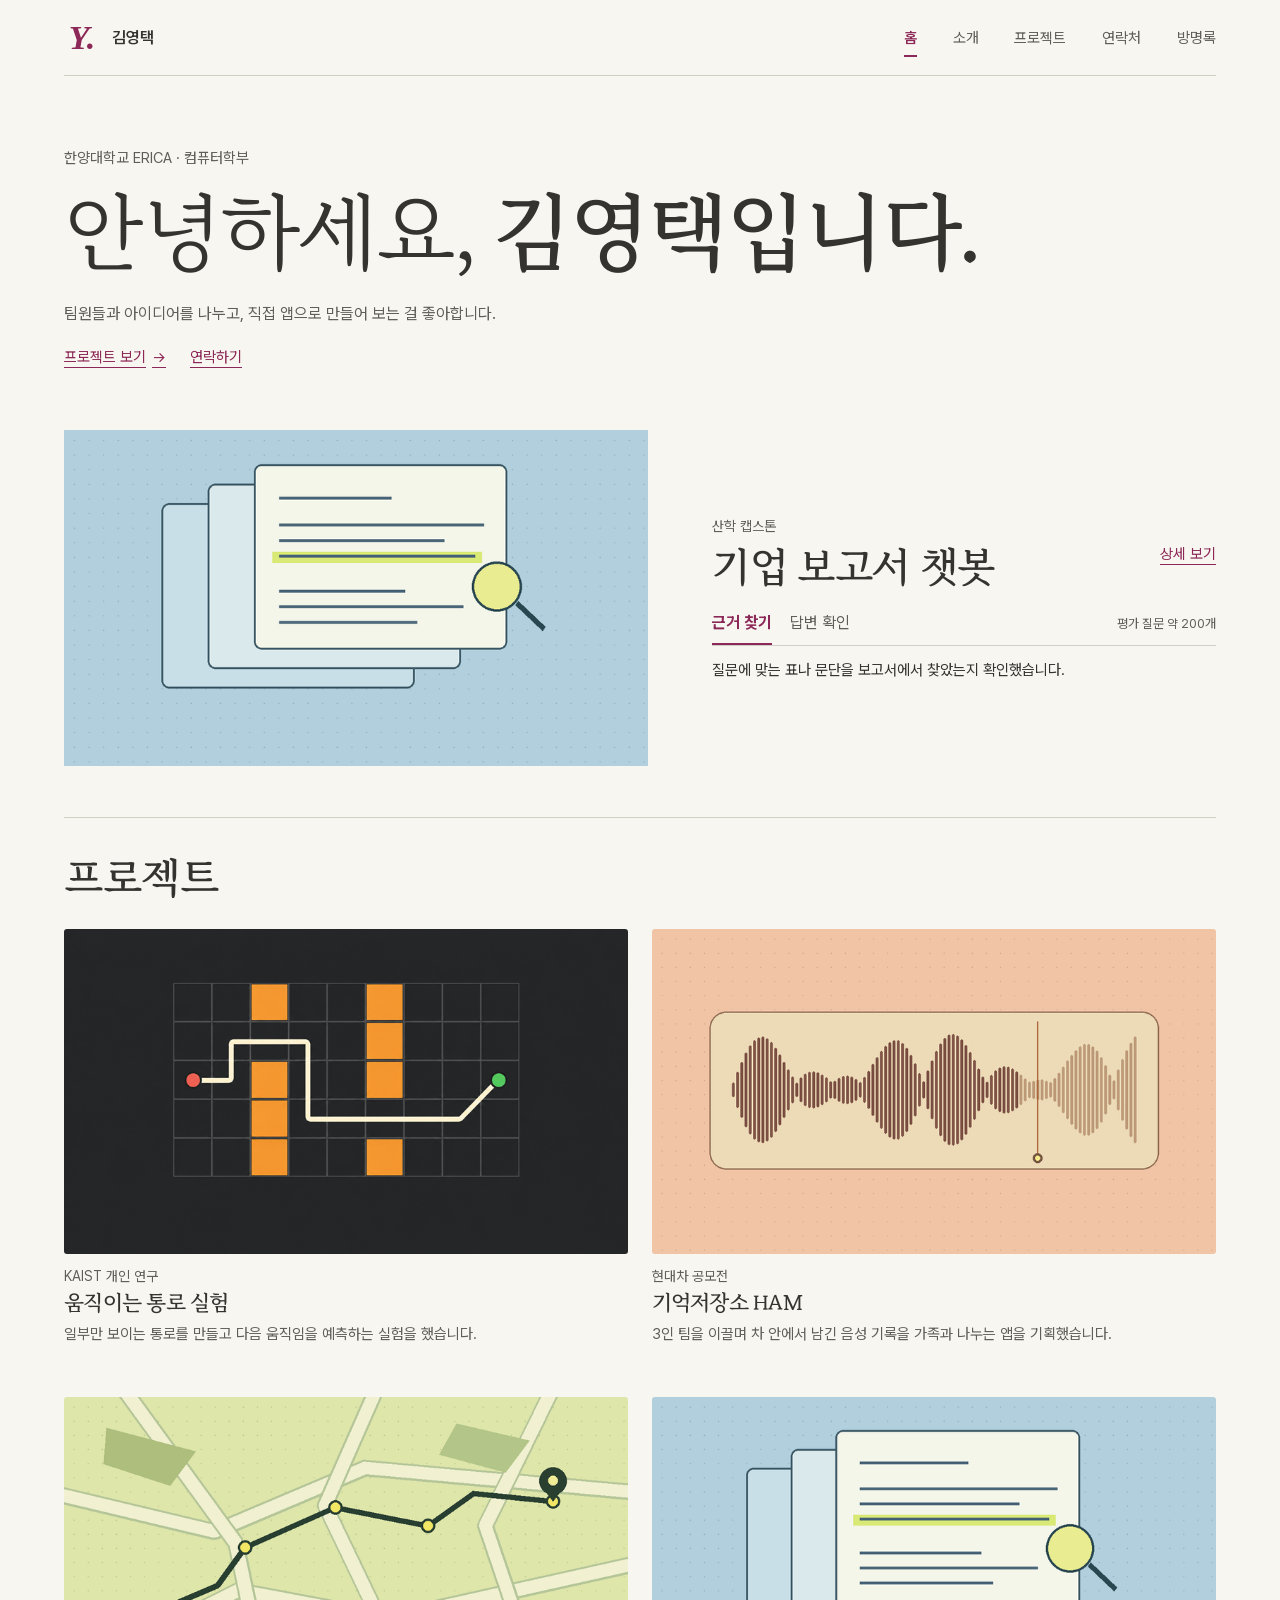
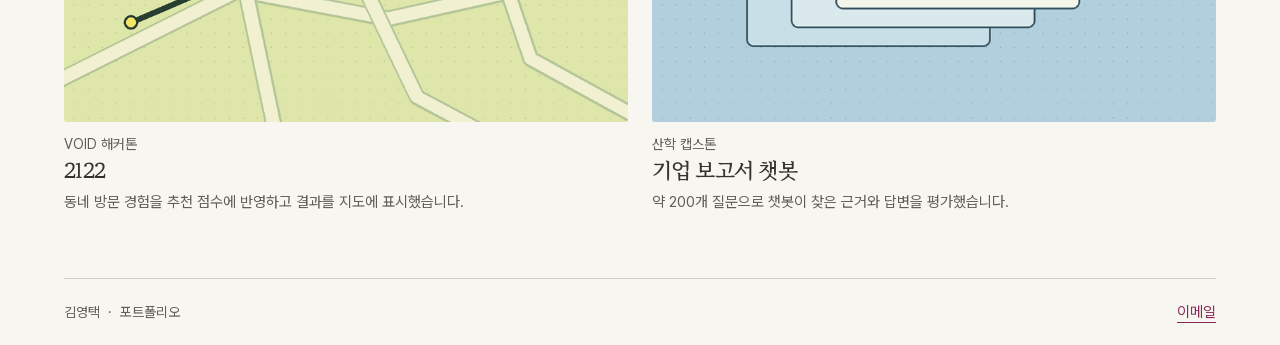
==== commit dab212f5: "Publish reviewed Korean portfolio and updated KAIST artwork" ====
--- a/site/index.html
+++ b/site/index.html
@@ -1,3 +1,66 @@
 <!doctype html>
-<html lang="ko"><head><meta charset="utf-8"><meta name="viewport" content="width=device-width,initial-scale=1"><meta name="theme-color" content="#f7f6ef"><title>홈 · 김영택</title><link rel="stylesheet" href="style.css"></head>
-<body><a class="skip" href="#main">본문으로</a><header><div class="bar"><a href="index.html" class="brand"><b aria-hidden="true">Y.</b> 김영택</a><nav aria-label="주 메뉴"><a href="index.html" aria-current="page">홈</a><a href="about.html">소개</a><a href="projects.html">프로젝트</a><a href="contact.html">연락처</a><a href="guestbook.html">방명록</a></nav></div></header><main id="main"><section class="hero"><div class="hero-copy"><p class="eyebrow">KIM YOUNGTAEK</p><h1>안녕하세요,<br>김영택입니다<span class="dot">.</span></h1><p class="lede">한양대학교 ERICA 컴퓨터학부에서 공부하고 있습니다.<br class="wide"> 팀원들과 아이디어를 나누고 직접 앱으로 만들어 보는 걸 좋아합니다.</p><div class="actions"><a class="button" href="projects.html">프로젝트 보기 <span>↗</span></a><a class="text-link" href="contact.html">연락하기 →</a></div></div><a href="project.html?id=2122" class="hero-art"><img src="art/2122.png" width="800" height="460" alt="장소 사이의 이동 경로를 그린 개념도"><span>2122 · 안산 장소 추천 서비스 ↗</span></a></section><section class="index-strip"><p class="eyebrow">PROJECTS</p><div><a href="project.html?id=capstone">기업 보고서 챗봇 <span>산학 캡스톤 ↗</span></a><a href="project.html?id=kaist">움직이는 통로 실험 <span>KAIST 개인 연구 ↗</span></a><a href="project.html?id=ham">기억저장소 HAM <span>현대차 공모전 ↗</span></a><a href="project.html?id=2122">2122 <span>VOID 해커톤 ↗</span></a></div></section></main><footer><div>김영택 <span>·</span> 포트폴리오</div><a href="mailto:dudxor789456@naver.com">이메일 ↗</a></footer></body></html>
+<html lang="ko">
+<head>
+  <meta charset="utf-8">
+  <meta name="viewport" content="width=device-width,initial-scale=1">
+  <meta name="theme-color" content="#f8f6f0">
+  <title>홈 · 김영택</title>
+  <link rel="stylesheet" href="style.css">
+</head>
+<body>
+  <a class="skip" href="#main">본문으로</a>
+  <header>
+    <div class="bar">
+      <a href="index.html" class="brand"><b aria-hidden="true">Y.</b> 김영택</a>
+      <nav aria-label="주 메뉴">
+        <a href="index.html" aria-current="page">홈</a>
+        <a href="about.html">소개</a>
+        <a href="projects.html">프로젝트</a>
+        <a href="contact.html">연락처</a>
+        <a href="guestbook.html">방명록</a>
+      </nav>
+    </div>
+  </header>
+  <main id="main">
+    <section class="hero" aria-labelledby="intro-title">
+      <div class="hero-copy">
+        <p class="affiliation">한양대학교 ERICA · 컴퓨터학부</p>
+        <h1 id="intro-title"><span class="greeting">안녕하세요,</span> <strong>김영택입니다.</strong></h1>
+        <p class="lede">팀원들과 아이디어를 나누고, 직접 앱으로 만들어 보는 걸 좋아합니다.</p>
+        <div class="actions"><a class="text-link" href="projects.html">프로젝트 보기 <span aria-hidden="true">→</span></a><a class="text-link" href="contact.html">연락하기</a></div>
+      </div>
+      <article class="featured" aria-labelledby="featured-title">
+        <div class="feature-cover">
+          <img src="art/capstone.png" alt="보고서에서 질문의 근거가 되는 구절을 찾는 과정을 그린 그림" width="800" height="460">
+        </div>
+        <div class="evaluation">
+          <div class="feature-caption">
+            <div><p class="meta">산학 캡스톤</p><h2 id="featured-title">기업 보고서 챗봇</h2></div>
+            <a class="text-link" href="project.html?id=capstone">상세 보기</a>
+          </div>
+          <div class="evaluation-controls">
+            <fieldset class="criteria">
+              <legend>평가 기준</legend>
+              <label><input type="radio" name="criterion" value="source" checked><span>근거 찾기</span></label>
+              <label><input type="radio" name="criterion" value="answer"><span>답변 확인</span></label>
+            </fieldset>
+            <span class="question-count">평가 질문 약 200개</span>
+          </div>
+          <p class="source-note">질문에 맞는 표나 문단을 보고서에서 찾았는지 확인했습니다.</p>
+          <p class="answer-note">찾은 근거를 바탕으로 쓴 답변을 미리 정리한 정답과 비교했습니다.</p>
+        </div>
+      </article>
+    </section>
+    <section class="index-strip" aria-labelledby="projects-title">
+      <h2 id="projects-title">프로젝트</h2>
+      <ul class="project-index">
+        <li><a href="project.html?id=kaist"><span class="index-art"><img src="art/kaist-lavagap.png" width="800" height="460" alt="" loading="lazy"></span><span class="context">KAIST 개인 연구</span><strong>움직이는 통로 실험</strong><span class="contribution">일부만 보이는 통로를 만들고 다음 움직임을 예측하는 실험을 했습니다.</span></a></li>
+        <li><a href="project.html?id=ham"><span class="index-art"><img src="art/ham.png" width="800" height="460" alt="" loading="lazy"></span><span class="context">현대차 공모전</span><strong>기억저장소 HAM</strong><span class="contribution">3인 팀을 이끌며 차 안에서 남긴 음성 기록을 가족과 나누는 앱을 기획했습니다.</span></a></li>
+        <li><a href="project.html?id=2122"><span class="index-art"><img src="art/2122.png" width="800" height="460" alt="" loading="lazy"></span><span class="context">VOID 해커톤</span><strong>2122</strong><span class="contribution">동네 방문 경험을 추천 점수에 반영하고 결과를 지도에 표시했습니다.</span></a></li>
+        <li><a href="project.html?id=capstone"><span class="index-art"><img src="art/capstone.png" width="800" height="460" alt="" loading="lazy"></span><span class="context">산학 캡스톤</span><strong>기업 보고서 챗봇</strong><span class="contribution">약 200개 질문으로 챗봇이 찾은 근거와 답변을 평가했습니다.</span></a></li>
+      </ul>
+    </section>
+  </main>
+  <footer><div>김영택 <span>·</span> 포트폴리오</div><a href="mailto:dudxor789456@naver.com">이메일</a></footer>
+</body>
+</html>
--- a/site/style.css
+++ b/site/style.css
@@ -1,97 +1,214 @@
-:root{--bg:#f7f6ef;--ink:#212820;--line:#c6c8bc;--accent:#465e31;--paper:#fffef7;--muted:#596052;font-family:"Malgun Gothic","Apple SD Gothic Neo",sans-serif;color:var(--ink);background:var(--bg);font-synthesis:none}
-*{box-sizing:border-box}
-body{margin:0;word-break:keep-all}
-a{color:inherit;text-decoration:none}
-button,input,textarea{font:inherit}
-button,a{touch-action:manipulation}
-button{cursor:pointer}
-a:focus-visible,button:focus-visible,input:focus,textarea:focus{outline:3px solid #547d77;outline-offset:3px}
-button[disabled]{opacity:.6;cursor:wait}
-[hidden]{display:none!important}
-.skip{position:absolute;left:8px;top:-70px;background:white;padding:8px;z-index:5}
-.skip:focus{top:8px}
-.bar,main,footer{max-width:1192px;margin:auto;padding-inline:clamp(20px,4vw,55px)}
-header{border-bottom:1px solid var(--line)}
-.bar{min-height:82px;display:flex;align-items:center;justify-content:space-between;gap:28px}
-.brand{display:flex;align-items:center;gap:11px;font-size:18px;font-weight:750}
-.brand b{width:36px;height:36px;background:var(--ink);color:#e9ed87;display:grid;place-items:center;font:italic 800 27px Georgia,serif;border-radius:50%}
-.bar nav{display:flex;gap:clamp(12px,2.4vw,34px)}
-.bar nav a{font-size:14px;padding:10px 0;color:var(--muted)}
-.bar nav a[aria-current]{color:var(--ink);font-weight:750;box-shadow:inset 0 -2px var(--ink)}
-.hero{display:grid;grid-template-columns:1.05fr 1fr;gap:clamp(30px,5vw,70px);align-items:center;padding-block:clamp(62px,8vw,104px)}
-.eyebrow,.meta{font-weight:650;letter-spacing:.1em;color:var(--accent);font-size:12px;margin:0 0 20px}
-.hero h1,.page h1{font-size:clamp(48px,6.4vw,86px);letter-spacing:-.075em;line-height:1.1;margin:0 0 24px;font-weight:740}
-.dot{color:#819544}
-.lede{font-size:clamp(17px,1.55vw,21px);line-height:1.75;color:var(--muted)}
-.actions{display:flex;gap:25px;align-items:center;margin-top:32px}
-.button,button:not(.text-link){display:inline-flex;align-items:center;justify-content:center;gap:20px;padding:13px 20px;border:1px solid var(--ink);border-radius:5px;background:var(--ink);color:white;font-weight:650;font-size:14px}
-.button:hover,button:not(.text-link):hover{background:#394336}
-.text-link,.more{font-size:14px;font-weight:700;border:none;border-bottom:1px solid var(--ink);background:transparent;padding:3px 0}
-.hero-art{background:#e0e6ad;border:1px solid #c9cf9d;overflow:hidden;border-radius:3px}
-.hero-art img,.poster img,.detail-art img{display:block;width:100%;height:auto}
-.hero-art span{display:block;padding:14px 19px;border-top:1px solid #b6be83;font-size:13px;font-weight:650}
-.index-strip{border-top:1px solid var(--line);display:grid;grid-template-columns:1fr 2fr;padding-block:35px 55px;gap:20px}
-.index-strip a{display:flex;justify-content:space-between;gap:16px;padding:15px 0;border-bottom:1px solid var(--line);font-weight:650}
-.index-strip span{font-size:13px;color:var(--muted);font-weight:400}
-.page{padding-block:clamp(46px,6vw,78px) 70px;min-height:66vh}
-.page h1{font-size:clamp(44px,5.5vw,68px)}
-h2{font-size:clamp(21px,2.4vw,31px);letter-spacing:-.04em}
-p{line-height:1.7}
-.cards{display:grid;grid-template-columns:1fr 1fr;gap:35px 28px;margin-top:40px}
-.card{background:var(--paper);border:1px solid var(--line);border-radius:3px;overflow:hidden}
-.poster{display:block}
-.card-body{padding:22px 24px 26px}
-.card-body .meta{margin-bottom:6px}
-.card-body h2{margin:0}
-.card-body p{color:var(--muted)}
-.card-body .role{font-size:13px;margin-bottom:18px}
-.more{display:inline-block}
-.detail-layout,.about-grid,.book-grid{display:grid;grid-template-columns:1fr 1fr;gap:clamp(25px,5vw,65px);margin-top:40px}
-.detail-copy h2{font-size:19px;margin:22px 0 5px}
-.detail-copy h2:first-child{margin-top:0}
-.detail-copy p{margin:0}
-.project-nav,footer{display:flex;justify-content:space-between;align-items:center;border-top:1px solid var(--line);padding-block:24px;font-size:14px}
-.project-nav{margin-top:45px}
-.project-nav span{color:#777c70}
-footer{color:var(--muted)}
-footer span{margin-inline:5px}
-.about-grid h2,.book-grid h2{margin-top:0}
-.facts{margin:0}
-.facts div{display:flex;justify-content:space-between;padding:22px 3px;border-top:1px solid var(--line)}
-.facts dt{color:var(--muted)}
-.facts dd{margin:0;font-weight:bold}
-.contact,.write-panel{padding:clamp(22px,4vw,42px);background:#e9ecd8;border:1px solid var(--line);border-radius:4px}
-.email{font-size:clamp(22px,4vw,46px);font-weight:bold;overflow-wrap:anywhere;display:inline-block;margin:8px 0 32px}
-.book-grid{grid-template-columns:.8fr 1.2fr;align-items:start}
-.write-panel label{display:block;font-weight:650;margin:16px 0 6px}
-.write-panel small{font-weight:normal;color:var(--muted)}
-input,textarea{display:block;width:100%;border:1px solid #7b826f;padding:10px;background:#fffef7;border-radius:3px}
-textarea{resize:vertical;margin-bottom:14px}
-.entries article{padding:18px 0;border-top:1px solid var(--line)}
-.entries time{font-size:12px;color:var(--muted);margin-left:12px}
-.entries article p{white-space:pre-wrap;overflow-wrap:anywhere}
-.entries article button{font-size:12px;padding:5px 12px}
-.entries h2{margin-bottom:20px}
-.entries #more,.entries #retry{margin-top:14px}
-.write-panel p:last-child:empty{display:none}
-@media(max-width:760px){.bar{flex-wrap:wrap;gap:2px;align-items:center;padding-block:12px}
-.bar nav{flex-wrap:wrap;gap:16px}
-.hero,.detail-layout,.about-grid,.book-grid{grid-template-columns:1fr}
-.hero{padding-block:50px 35px}
-.wide{display:none}
-.index-strip{grid-template-columns:1fr;gap:0}
-.index-strip .eyebrow{margin:0}
-.cards{grid-template-columns:1fr}
-.page{padding-block:40px}
-.hero-art{max-width:560px}
-.card-body{padding:18px}
-.detail-art{max-width:550px}
-}
-@media(max-width:440px){.bar nav{width:100%;justify-content:space-between;gap:8px}
-.bar nav a{font-size:13px}
-.bar{gap:6px}
-.hero h1{font-size:49px}
-.index-strip span{font-size:11px}
-.brand{font-size:16px}
-.hero .lede{font-size:16px}
-}
+@font-face {
+  font-family: "Pretendard";
+  src: url("fonts/PretendardVariable.woff2") format("woff2");
+  font-weight: 100 900;
+  font-display: swap;
+}
+
+@font-face {
+  font-family: "Maru Buri";
+  src: url("fonts/MaruBuri-Regular.woff2") format("woff2");
+  font-weight: 400;
+  font-display: swap;
+}
+
+@font-face {
+  font-family: "Maru Buri";
+  src: url("fonts/MaruBuri-SemiBold.woff2") format("woff2");
+  font-weight: 600;
+  font-display: swap;
+}
+
+:root {
+  color-scheme: light;
+  --paper: #f8f6f0;
+  --surface: #f0ede5;
+  --ink: #34332f;
+  --muted: #605e58;
+  --rule: #d3cec3;
+  --accent: #8c2857;
+  --accent-hover: #65143b;
+  --on-accent: #fffafc;
+  --serif: "Maru Buri", "Noto Serif KR", Batang, serif;
+  font-family: "Pretendard", "Apple SD Gothic Neo", "Malgun Gothic", sans-serif;
+  color: var(--ink);
+  background: var(--paper);
+}
+
+* { box-sizing: border-box; }
+body { margin: 0; min-height: 100vh; display: flex; flex-direction: column; word-break: keep-all; }
+a { color: inherit; text-decoration: none; }
+button, input, textarea { font: inherit; }
+button, a { touch-action: manipulation; }
+button { cursor: pointer; }
+:focus-visible { outline: 3px solid var(--accent); outline-offset: 4px; }
+button:disabled { opacity: .65; cursor: wait; }
+[hidden] { display: none !important; }
+.skip { position: absolute; left: 8px; top: -80px; background: var(--surface); color: var(--ink); padding: 12px; z-index: 5; }
+.skip:focus { top: 8px; }
+
+.bar, main, footer {
+  width: min(100% - clamp(40px, 10vw, 144px), 1232px);
+  margin-inline: auto;
+}
+.bar { border-bottom: 1px solid var(--rule); }
+.bar, .bar nav, .brand, footer, .actions, .feature-caption {
+  display: flex;
+  align-items: center;
+}
+.bar, footer, .feature-caption { justify-content: space-between; }
+.bar { min-height: 76px; gap: 24px; }
+.brand { font-size: 1rem; font-weight: 600; gap: 12px; white-space: nowrap; }
+.brand b {
+  width: 36px; height: 36px; display: grid; place-items: center;
+  color: var(--accent);
+  font: italic 600 34px/1 Georgia, serif;
+}
+.bar nav { gap: clamp(16px, 2.8vw, 40px); }
+.bar nav a { display: grid; align-items: center; min-height: 44px; position: relative; color: var(--muted); font-size: .9375rem; }
+.bar nav [aria-current] { color: var(--accent); font-weight: 600; }
+.bar nav [aria-current]::after {
+  content: ""; position: absolute; inset: auto 0 3px; height: 2px; background: var(--accent);
+}
+
+main { flex: 1; }
+h1, h2, p { margin: 0; }
+h1, h2 { overflow-wrap: break-word; }
+p { line-height: 1.75; }
+.hero {
+  padding: clamp(40px, 5.4vw, 84px) 0 clamp(32px,4vw,56px);
+}
+.hero-copy { margin-bottom: clamp(32px, 4vw, 56px); }
+.hero h1, .page h1, .index-strip h2, .feature-caption h2, .card-body h2, .project-index strong {
+  font-family: var(--serif); font-weight: 600; letter-spacing: -.035em;
+}
+.hero h1 { font-size: clamp(3.3rem, 6.45vw, 6.5rem); line-height: 1.22; }
+.greeting { font-weight: 400; }
+.hero h1 strong { font-weight: 600; white-space: nowrap; }
+.lede { font-size: clamp(1rem, 1.25vw, 1.2rem); line-height: 1.8; color: var(--muted); }
+.hero .lede { max-width: 42em; margin: 16px 0 6px; }
+.actions { gap: 24px; flex-wrap: wrap; }
+.actions .text-link { gap: 6px; }
+.button, button:not(.text-link) {
+  display: inline-flex; justify-content: center; align-items: center; min-height: 44px;
+  padding: 10px 20px; color: var(--on-accent); background: var(--accent);
+  border: 1px solid var(--accent); border-radius: 4px; font-size: .9375rem; font-weight: 600;
+}
+.text-link, .more, footer a {
+  color: var(--accent); font-size: .9375rem; background: transparent; border: 0;
+  text-decoration: underline; text-decoration-thickness: 1px; text-underline-offset: 5px;
+}
+.text-link, .more { display: inline-flex; align-items: center; min-height: 44px; }
+.affiliation { margin-bottom: 12px; color: var(--muted); font-size: .9375rem; }
+.featured { display: grid; grid-template-columns: minmax(0, 1.16fr) minmax(0, 1fr); align-items: center; gap: clamp(28px,5vw,80px); }
+.feature-cover { overflow: hidden; background: #b1cfdd; }
+.feature-cover img { display: block; width: 100%; height: auto; }
+.evaluation { min-width: 0; }
+.feature-caption { gap: 16px; }
+.feature-caption h2 { font-size: clamp(1.75rem, 3.1vw, 2.8rem); line-height: 1.3; }
+.feature-caption .text-link { flex: none; }
+.evaluation-controls { display: flex; align-items: center; justify-content: space-between; gap: 12px; flex-wrap: wrap; margin-top: 7px; border-bottom: 1px solid var(--rule); }
+.question-count { color: var(--muted); font-size: .8rem; }
+.criteria { border: 0; padding: 0; margin: 0; display: flex; gap: 18px; }
+.criteria legend { position: absolute; width: 1px; height: 1px; overflow: hidden; clip-path: inset(50%); }
+.criteria label { position: relative; cursor: pointer; }
+.criteria input { position: absolute; inset: 0; width: 100%; height: 100%; padding: 0; margin: 0; opacity: 0; cursor: pointer; }
+.criteria span { display: grid; align-items: center; min-height: 44px; color: var(--muted); border-bottom: 2px solid transparent; }
+.criteria input:checked + span { font-weight: 700; color: var(--accent); border-color: var(--accent); }
+.criteria input:focus-visible + span { outline: 2px solid var(--accent); outline-offset: 2px; }
+.evaluation > p { margin-top: 12px; font-size: .94rem; line-height: 1.6; }
+.answer-note, .evaluation:has([value="answer"]:checked) .source-note { display: none; }
+.evaluation:has([value="answer"]:checked) .answer-note { display: block; }
+.index-art img, .poster img, .detail-art img {
+  display: block; width: 100%; height: 100%; object-fit: cover;
+}
+.context, .meta, .eyebrow { font-size: .875rem; color: var(--muted); }
+.index-strip { padding: 32px 0 64px; border-top: 1px solid var(--rule); }
+.index-strip h2 { margin-bottom: 24px; font-size: clamp(1.75rem, 3.2vw, 3rem); }
+.project-index, .cards { display: grid; grid-template-columns: repeat(2,minmax(0,1fr)); gap: clamp(32px,4vw,56px) clamp(16px,1.8vw,28px); }
+.project-index { margin: 0; padding: 0; list-style: none; }
+.project-index a { display: grid; align-content: start; min-height: 100%; }
+.project-index strong { font-weight: 600; font-size: clamp(1.24rem,1.65vw,1.55rem); letter-spacing: -.035em; }
+.contribution { margin-top: 6px; color: var(--muted); font-size: .9375rem; line-height: 1.55; }
+.index-art, .poster, .detail-art { background: var(--surface); overflow: hidden; }
+.index-art { display: block; width: 100%; aspect-ratio: 800 / 460; border-radius: 3px; margin-bottom: 14px; }
+.context { color: var(--muted); margin-bottom: 5px; }
+.page { padding: clamp(40px, 5vw, 72px) 0 clamp(56px, 7vw, 100px); }
+.page h1 { font-size: clamp(2.5rem, 4.8vw, 4.3rem); line-height: 1.15; }
+.page h2 { font-size: clamp(1.3rem, 2vw, 1.75rem); line-height: 1.4; font-weight: 600; letter-spacing: -.035em; }
+.eyebrow { margin-bottom: 12px; }
+.page > .lede { margin-top: 20px; }
+.cards { margin-top: 32px; }
+.card { display: flex; flex-direction: column; min-width: 0; border-bottom: 1px solid var(--rule); }
+.poster { display: block; width: 100%; aspect-ratio: 800 / 460; border-radius: 4px; }
+.card-body { padding: 18px 0 14px; display: flex; flex-direction: column; align-items: start; flex: 1; }
+.meta { margin-bottom: 4px; color: var(--muted); }
+.card-body h2 { margin-bottom: 8px; }
+.card-body p:not(.meta), .detail-copy p, .about-grid p { color: var(--muted); }
+.card-body .role { margin: 6px 0 10px; font-size: .9375rem; }
+.more { margin-top: auto; }
+
+.detail-layout, .about-grid, .book-grid {
+  display: grid; grid-template-columns: repeat(2, minmax(0, 1fr));
+  gap: clamp(24px, 6vw, 80px); margin-top: 36px; align-items: start;
+}
+.detail-art { aspect-ratio: 800/460; border-radius: 3px; }
+.detail-layout { grid-template-columns: 1.4fr 1fr; }
+.detail-copy h2 { font-size: 1.125rem; margin-bottom: 6px; }
+.detail-copy p + h2 { margin-top: 24px; }
+.project-nav { display: flex; justify-content: space-between; margin-top: 40px; border-top: 1px solid var(--rule); }
+.project-nav > * { display: inline-flex; align-items: center; min-height: 52px; }
+.project-nav [aria-disabled] { color: var(--muted); opacity: .72; }
+.about-grid h2 { margin-bottom: 12px; }
+.about-grid p + p { margin-top: 12px; }
+.about-grid .text-link { margin-top: 16px; }
+.facts { margin: 0; }
+.facts div { display: flex; justify-content: space-between; gap: 24px; padding: 16px 0; border-top: 1px solid var(--rule); }
+.facts dt { color: var(--muted); }
+.facts dd { margin: 0; font-weight: 600; font-variant-numeric: tabular-nums; }
+.write-panel { background: var(--surface); padding: clamp(24px, 3.6vw, 48px); border: 1px solid var(--rule); border-radius: 4px; }
+.contact { margin: 40px 0 0; max-width: 920px; border-bottom: 1px solid var(--rule); }
+.contact-row { display: grid; grid-template-columns: minmax(76px, .2fr) 1fr; align-items: center; gap: 20px; padding-block: 26px; border-top: 1px solid var(--rule); }
+.contact-row dt { font-weight: 600; color: var(--muted); }
+.contact-row dd { margin: 0; min-width: 0; display: flex; align-items: center; gap: 12px 24px; flex-wrap: wrap; justify-content: space-between; }
+.contact-address { display: inline-block; max-width: 100%; font-family: var(--serif); font-size: clamp(1.35rem,2.55vw,2.1rem); color: var(--accent); overflow-wrap: anywhere; text-decoration: underline; text-decoration-thickness: 1px; text-underline-offset: .18em; }
+.contact-address:hover { color: var(--accent-hover); }
+.book-grid { grid-template-columns: minmax(0, 5fr) minmax(0, 4fr); }
+#login-hint, #list-status { color: var(--muted); margin: 12px 0 16px; }
+.write-panel label { display: block; font-weight: 600; margin: 16px 0 6px; }
+.write-panel small { font-weight: 400; color: var(--muted); }
+input, textarea { display: block; width: 100%; background: var(--paper); color: var(--ink); border: 1px solid #898377; border-radius: 3px; padding: 12px; }
+textarea { resize: vertical; margin-bottom: 16px; }
+.entries article { padding: 16px 0; border-top: 1px solid var(--rule); }
+.entries time { font-size: .875rem; color: var(--muted); margin-left: 12px; }
+.entries article p { white-space: pre-wrap; overflow-wrap: anywhere; }
+.entries article button { margin-top: 8px; }
+.entries h2 { padding-bottom: 12px; }
+#form-status:not(:empty) { margin-top: 12px; }
+footer { border-top: 1px solid var(--rule); padding-block: 24px; font-size: .875rem; color: var(--muted); }
+footer span { margin-inline: 4px; }
+@media (hover: hover) {
+  .bar nav a:hover, .text-link:hover, .more:hover, footer a:hover, .project-nav a:hover { color: var(--accent-hover); }
+  .button:hover, button:not(.text-link):hover { background: var(--accent-hover); border-color: var(--accent-hover); }
+  .project-index a:hover strong, .card a:hover { text-decoration: underline; text-underline-offset: 4px; }
+}
+@media (max-width: 760px) {
+  .bar { min-height: 64px; }
+  .featured, .detail-layout, .about-grid, .book-grid { grid-template-columns: minmax(0, 1fr); }
+  .featured { gap: 18px; }
+  .hero { padding-block: 36px 32px; }
+  .hero h1 { font-size: clamp(2.85rem, 8.2vw, 3.8rem); }
+  .index-strip { padding-block: 24px 40px; }
+  .project-index, .cards { grid-template-columns: 1fr; }
+  .affiliation { margin-bottom: 16px; }
+  .cards { gap: 32px; }
+}
+@media (max-width: 520px) {
+  .bar { flex-wrap: wrap; gap: 0; padding-top: 8px; }
+  .brand { min-height: 40px; }
+  .brand b { width: 32px; height: 32px; font-size: 28px; }
+  .bar nav { width: 100%; justify-content: space-between; gap: 8px; }
+  .bar nav a { font-size: .875rem; }
+  .contact-row { grid-template-columns: 1fr; gap: 8px; padding-block: 20px; }
+  .greeting { display: block; }
+}
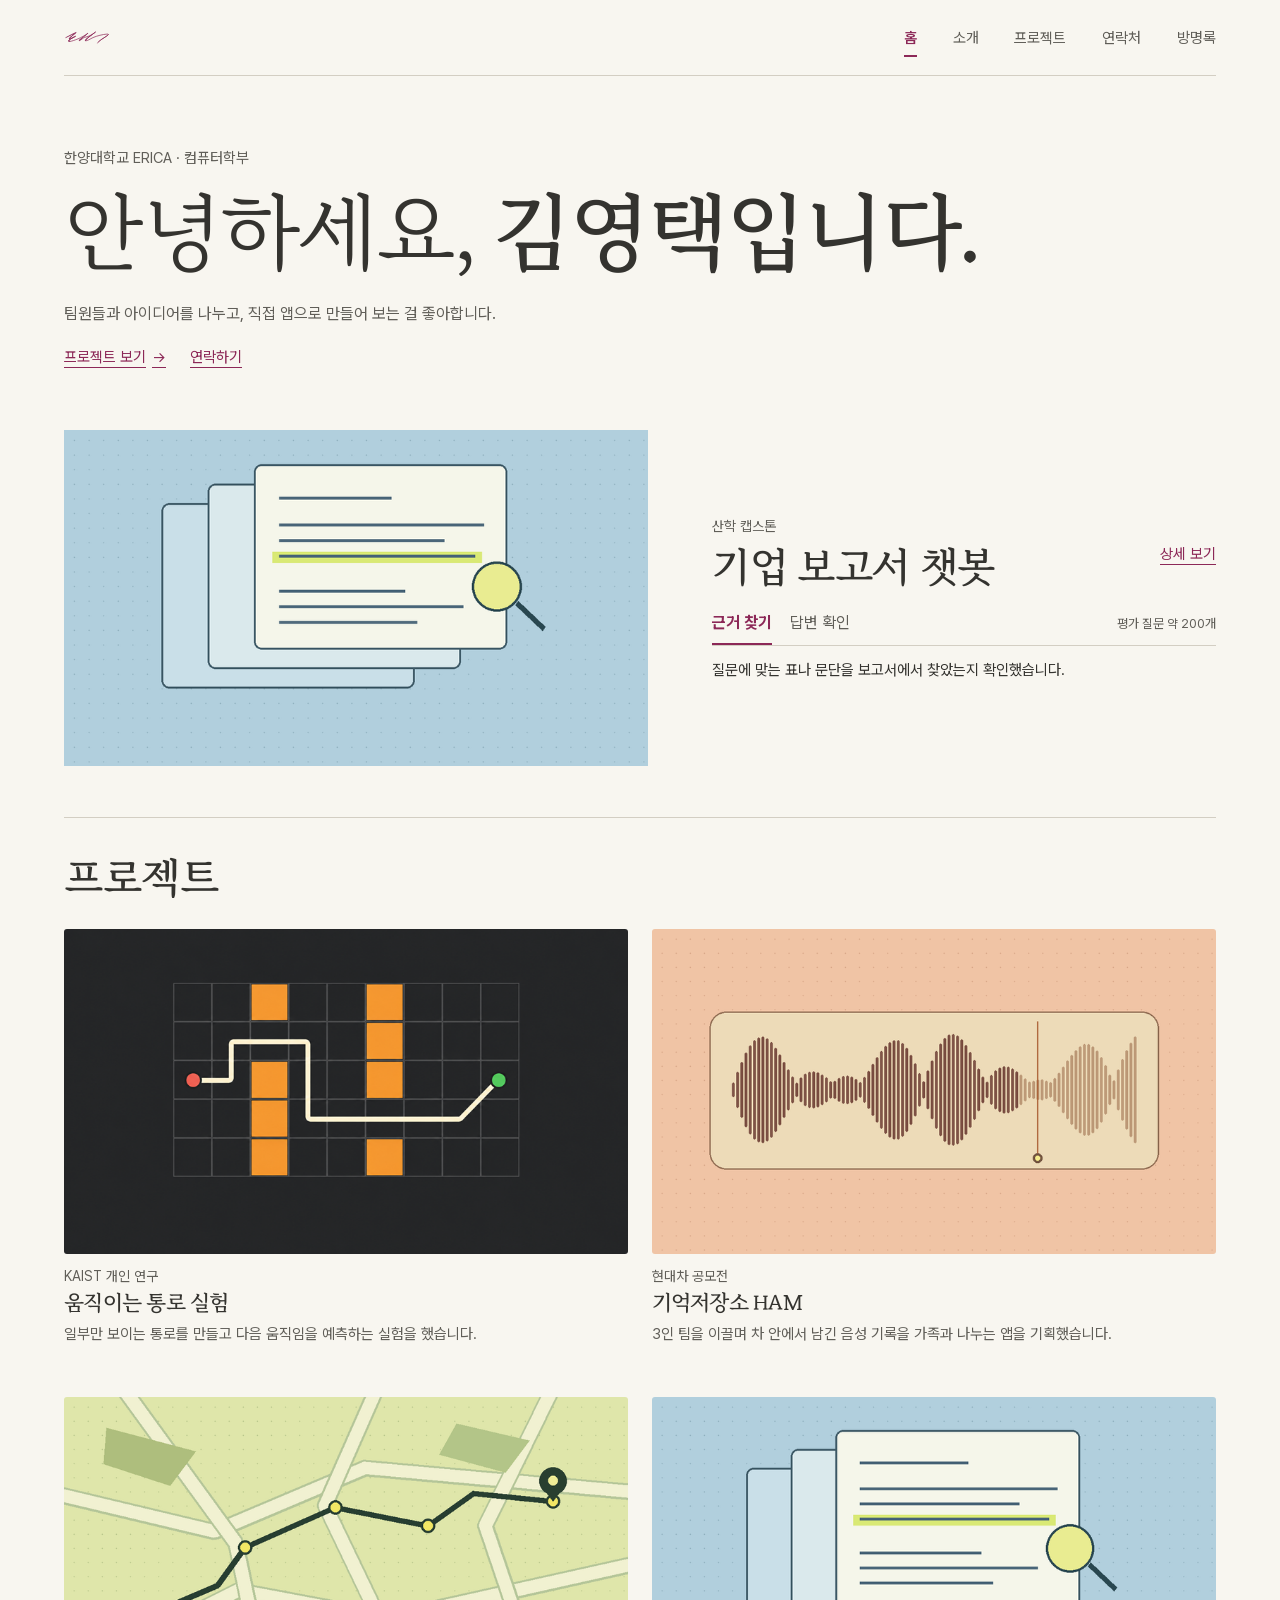
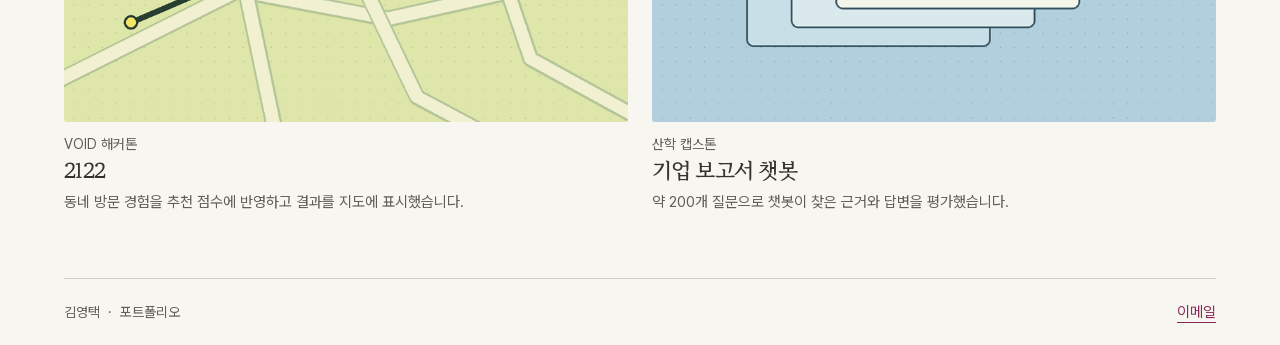
==== commit 29125357: "Use the approved handwritten Taek signature as the home link" ====
--- a/site/index.html
+++ b/site/index.html
@@ -11,7 +11,9 @@
   <a class="skip" href="#main">본문으로</a>
   <header>
     <div class="bar">
-      <a href="index.html" class="brand"><b aria-hidden="true">Y.</b> 김영택</a>
+      <a href="index.html" class="brand" aria-label="김영택 포트폴리오 홈" title="김영택 포트폴리오 홈">
+        <img src="art/taek-mark.svg" width="107" height="37" alt="">
+      </a>
       <nav aria-label="주 메뉴">
         <a href="index.html" aria-current="page">홈</a>
         <a href="about.html">소개</a>
@@ -61,6 +63,6 @@
       </ul>
     </section>
   </main>
-  <footer><div>김영택 <span>·</span> 포트폴리오</div><a href="mailto:dudxor789456@naver.com">이메일</a></footer>
+  <footer><div>김영택 <span>·</span> 포트폴리오</div><a href="contact.html#email">이메일</a></footer>
 </body>
 </html>
--- a/site/style.css
+++ b/site/style.css
@@ -58,12 +58,8 @@
 }
 .bar, footer, .feature-caption { justify-content: space-between; }
 .bar { min-height: 76px; gap: 24px; }
-.brand { font-size: 1rem; font-weight: 600; gap: 12px; white-space: nowrap; }
-.brand b {
-  width: 36px; height: 36px; display: grid; place-items: center;
-  color: var(--accent);
-  font: italic 600 34px/1 Georgia, serif;
-}
+.brand { flex: none; width: 50px; height: 48px; }
+.brand img { display: block; width: 46px; height: auto; }
 .bar nav { gap: clamp(16px, 2.8vw, 40px); }
 .bar nav a { display: grid; align-items: center; min-height: 44px; position: relative; color: var(--muted); font-size: .9375rem; }
 .bar nav [aria-current] { color: var(--accent); font-weight: 600; }
@@ -172,7 +168,10 @@
 .contact-row dt { font-weight: 600; color: var(--muted); }
 .contact-row dd { margin: 0; min-width: 0; display: flex; align-items: center; gap: 12px 24px; flex-wrap: wrap; justify-content: space-between; }
 .contact-address { display: inline-block; max-width: 100%; font-family: var(--serif); font-size: clamp(1.35rem,2.55vw,2.1rem); color: var(--accent); overflow-wrap: anywhere; text-decoration: underline; text-decoration-thickness: 1px; text-underline-offset: .18em; }
-.contact-address:hover { color: var(--accent-hover); }
+a.contact-address:hover { color: var(--accent-hover); }
+#email-address { color: var(--ink); text-decoration: none; user-select: all; }
+#email-status { flex-basis: 100%; color: var(--muted); font-size: .9375rem; }
+#email-status:empty { position: absolute; }
 .book-grid { grid-template-columns: minmax(0, 5fr) minmax(0, 4fr); }
 #login-hint, #list-status { color: var(--muted); margin: 12px 0 16px; }
 .write-panel label { display: block; font-weight: 600; margin: 16px 0 6px; }
@@ -204,10 +203,9 @@
   .cards { gap: 32px; }
 }
 @media (max-width: 520px) {
-  .bar { flex-wrap: wrap; gap: 0; padding-top: 8px; }
-  .brand { min-height: 40px; }
-  .brand b { width: 32px; height: 32px; font-size: 28px; }
-  .bar nav { width: 100%; justify-content: space-between; gap: 8px; }
+  .bar { flex-wrap: wrap; gap: 0 12px; }
+  .brand img { width: 42px; }
+  .bar nav { flex-wrap: wrap; gap: clamp(8px, 3vw, 16px); }
   .bar nav a { font-size: .875rem; }
   .contact-row { grid-template-columns: 1fr; gap: 8px; padding-block: 20px; }
   .greeting { display: block; }
